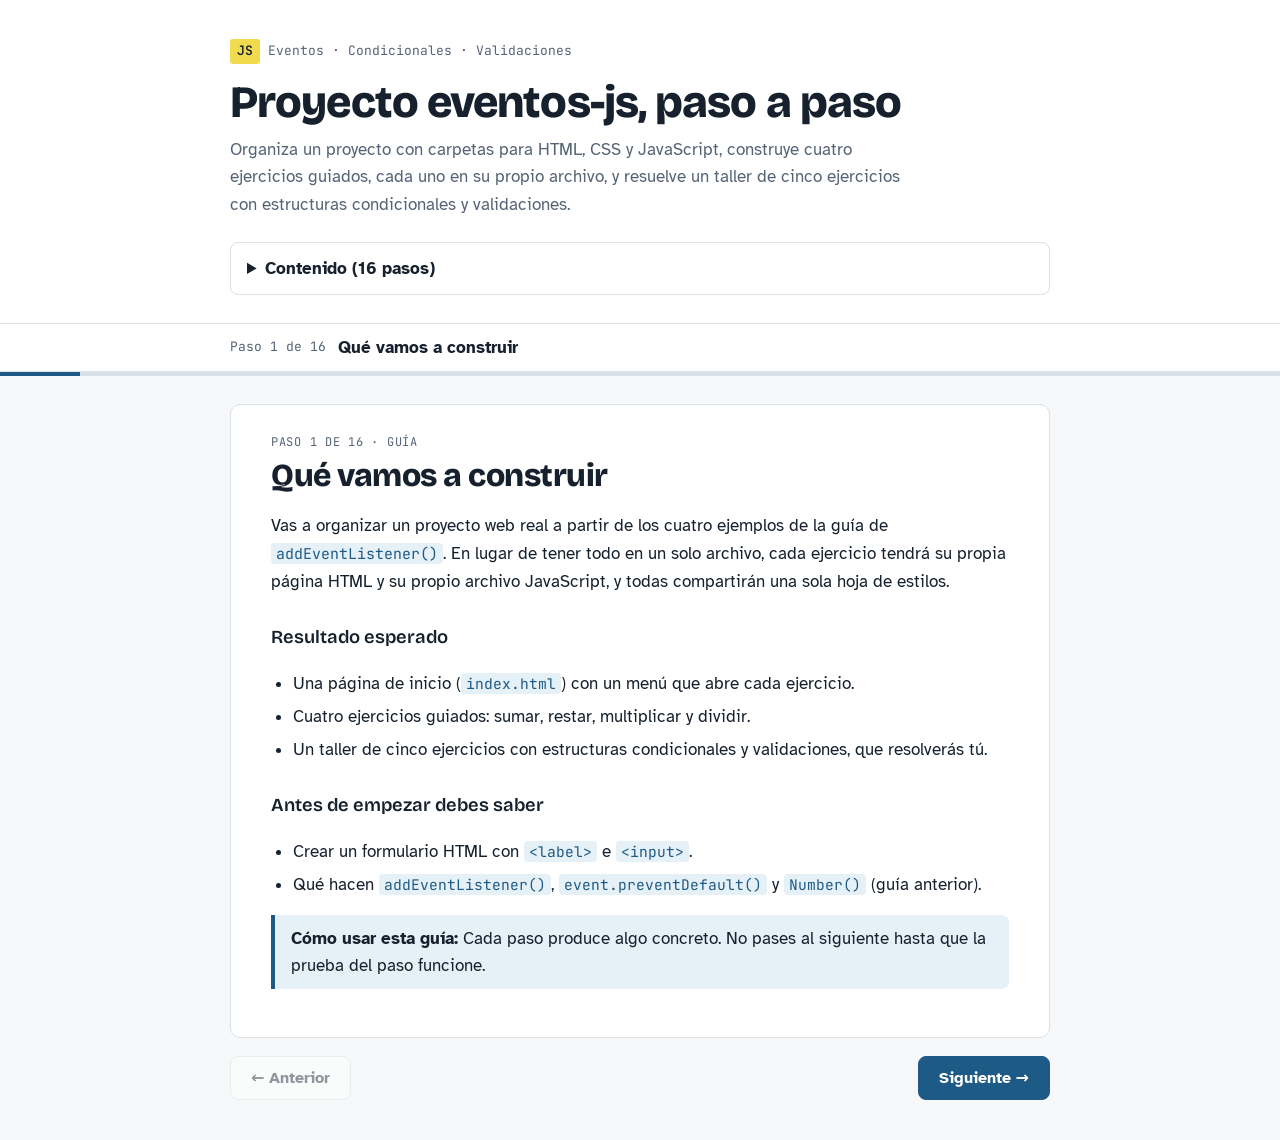
==== index.html @ c80b4b0d "first commit" ====
<!doctype html><html><head><meta charset=utf8><meta name=viewport content="width=device-width,initial-scale=1,viewport-fit=cover"><style>:root{color-scheme:light;box-sizing:border-box;padding-top:env(safe-area-inset-top,0px);padding-bottom:env(safe-area-inset-bottom,0px)}html{scroll-padding-top:env(safe-area-inset-top,0px)}body{margin:0;padding:0;font:14px -apple-system,BlinkMacSystemFont,sans-serif;background:#fff;color:#000}img{max-width:100%}[hidden]:not([hidden=until-found i]){display:none!important}</style></head><body>
<title>Proyecto Eventos JS</title>
<meta name="claude:viewport-fit-sides" content="cover">
<link rel="preconnect" href="https://fonts.googleapis.com">
<link rel="preconnect" href="https://fonts.gstatic.com" crossorigin>
<link rel="stylesheet" href="https://fonts.googleapis.com/css2?family=Atkinson+Hyperlegible:ital,wght@0,400;0,700;1,400&family=Bricolage+Grotesque:opsz,wght@12..96,600;12..96,800&family=JetBrains+Mono:wght@400;600&display=swap">
<link rel="stylesheet" href="css/style.css">

<header class="cabecera gutter">
  <div class="ancho">
    <span class="marca"><b>JS</b> Eventos · Condicionales · Validaciones</span>
    <h1>Proyecto eventos-js, paso a paso</h1>
    <p>Organiza un proyecto con carpetas para HTML, CSS y JavaScript, construye cuatro ejercicios guiados, cada uno en su propio archivo, y resuelve un taller de cinco ejercicios con estructuras condicionales y validaciones.</p>
    <details class="indice">
      <summary>Contenido (16 pasos)</summary>
      <ol><li><button type="button" data-ir="0"><span class="num">1</span>Qué vamos a construir</button></li><li><button type="button" data-ir="1"><span class="num">2</span>Preparar el entorno</button></li><li><button type="button" data-ir="2"><span class="num">3</span>Crear la estructura de carpetas</button></li><li><button type="button" data-ir="3"><span class="num">4</span>La hoja de estilos compartida</button></li><li><button type="button" data-ir="4"><span class="num">5</span>La página de inicio</button></li><li><button type="button" data-ir="5"><span class="num">6</span>Ejercicio 1: la primera página con su script</button></li><li><button type="button" data-ir="6"><span class="num">7</span>Ejercicios 2, 3 y 4</button></li><li><button type="button" data-ir="7"><span class="num">8</span>Probar y corregir errores</button></li><li><button type="button" data-ir="8"><span class="num">9</span>Herramientas para el taller</button></li><li><button type="button" data-ir="9"><span class="num">10</span>Plantilla base del taller</button></li><li><button type="button" data-ir="10"><span class="num">11</span>Taller 1: Par o impar</button></li><li><button type="button" data-ir="11"><span class="num">12</span>Taller 2: Clasificar una nota</button></li><li><button type="button" data-ir="12"><span class="num">13</span>Taller 3: El mayor de tres números</button></li><li><button type="button" data-ir="13"><span class="num">14</span>Taller 4: Formulario de registro</button></li><li><button type="button" data-ir="14"><span class="num">15</span>Taller 5: Calculadora con selector</button></li><li><button type="button" data-ir="15"><span class="num">16</span>Lista de verificación</button></li></ol>
    </details>
  </div>
</header>

<div class="barra gutter" aria-live="polite">
  <div class="ancho barra-fila">
    <span class="contador" id="contador">Paso 1 de 16</span>
    <span class="actual" id="actual"></span>
  </div>
</div>
<div class="progreso"><span id="progreso"></span></div>

<main class="gutter">
  <div class="ancho">
    <section class="paso guia" id="paso-1" data-titulo="Qué vamos a construir"><p class="eyebrow">Paso 1 de 16 · Guía</p><h2>Qué vamos a construir</h2>
<p class="lead">Vas a organizar un proyecto web real a partir de los cuatro ejemplos de la guía de <code>addEventListener()</code>. En lugar de tener todo en un solo archivo, cada ejercicio tendrá su propia página HTML y su propio archivo JavaScript, y todas compartirán una sola hoja de estilos.</p>
<h3>Resultado esperado</h3>
<ul>
<li>Una página de inicio (<code>index.html</code>) con un menú que abre cada ejercicio.</li>
<li>Cuatro ejercicios guiados: sumar, restar, multiplicar y dividir.</li>
<li>Un taller de cinco ejercicios con estructuras condicionales y validaciones, que resolverás tú.</li>
</ul>
<h3>Antes de empezar debes saber</h3>
<ul>
<li>Crear un formulario HTML con <code>&lt;label&gt;</code> e <code>&lt;input&gt;</code>.</li>
<li>Qué hacen <code>addEventListener()</code>, <code>event.preventDefault()</code> y <code>Number()</code> (guía anterior).</li>
</ul>
<div class="nota info"><p><strong>Cómo usar esta guía:</strong> Cada paso produce algo concreto. No pases al siguiente hasta que la prueba del paso funcione.</p></div>
</section>
<section class="paso guia" id="paso-2" data-titulo="Preparar el entorno"><p class="eyebrow">Paso 2 de 16 · Guía</p><h2>Preparar el entorno</h2>
<p>Necesitas tres herramientas. Todas son gratuitas.</p>
<div class="tabla"><table><thead><tr><th>Herramienta</th><th>Para qué sirve</th></tr></thead><tbody><tr><td><strong>Visual Studio Code</strong></td><td>Editor donde crearás carpetas y archivos.</td></tr><tr><td><strong>Extensión Live Server</strong> (opcional)</td><td>Abre el proyecto en el navegador y lo recarga al guardar.</td></tr><tr><td><strong>Navegador</strong> (Chrome, Edge o Firefox)</td><td>Para ver las páginas y usar la consola con <kbd>F12</kbd>.</td></tr></tbody></table></div>
<h3>Crear la carpeta del proyecto</h3>
<ol class="pasos-cortos">
<li>En Documentos (o donde guardes tus trabajos) crea una carpeta llamada <code>eventos-js</code>.</li>
<li>Abre Visual Studio Code y elige <strong>Archivo → Abrir carpeta…</strong></li>
<li>Selecciona <code>eventos-js</code>. Su nombre aparecerá en el panel <strong>Explorador</strong>, a la izquierda.</li>
</ol>
<div class="nota alerta"><p><strong>Importante:</strong> Abre siempre la carpeta completa, no un archivo suelto. Así VS Code muestra todo el proyecto y Live Server encuentra las rutas.</p></div>
<div class="probar"><span class="etq">Cómo probarlo</span><p>El panel Explorador muestra <code>EVENTOS-JS</code> y está vacío.</p></div>
</section>
<section class="paso guia" id="paso-3" data-titulo="Crear la estructura de carpetas"><p class="eyebrow">Paso 3 de 16 · Guía</p><h2>Crear la estructura de carpetas</h2>
<p>Este es el proyecto completo. Cada tipo de archivo vive en su propia carpeta:</p>
<pre class="arbol">eventos-js/
├── index.html
├── css/
│   └── style.css
├── js/
│   ├── ejercicio1.js
│   ├── ejercicio2.js
│   ├── ejercicio3.js
│   ├── ejercicio4.js
│   ├── taller1.js
│   ├── taller2.js
│   ├── taller3.js
│   ├── taller4.js
│   └── taller5.js
├── ejercicios/
│   ├── ejercicio1.html
│   ├── ejercicio2.html
│   ├── ejercicio3.html
│   └── ejercicio4.html
└── taller/
    ├── taller1.html
    ├── taller2.html
    ├── taller3.html
    ├── taller4.html
    └── taller5.html</pre>
<div class="tabla"><table><thead><tr><th>Carpeta o archivo</th><th>Contenido</th></tr></thead><tbody><tr><td><code>index.html</code></td><td>Página de inicio con el menú. Está en la raíz del proyecto.</td></tr><tr><td><code>css/</code></td><td>La hoja de estilos que comparten todas las páginas.</td></tr><tr><td><code>js/</code></td><td>Un archivo JavaScript por ejercicio.</td></tr><tr><td><code>ejercicios/</code></td><td>Las páginas HTML de los cuatro ejercicios guiados.</td></tr><tr><td><code>taller/</code></td><td>Las páginas HTML de los cinco ejercicios del taller.</td></tr></tbody></table></div>
<h3>¿Por qué separar?</h3>
<ul>
<li><strong>HTML</strong> define la estructura, <strong>CSS</strong> la presentación y <strong>JavaScript</strong> el comportamiento. Separados son más fáciles de leer y de corregir.</li>
<li><strong>Un archivo por ejercicio:</strong> cuando todo estaba en un solo <code>&lt;script&gt;</code>, un error en el ejemplo 1 detenía también los ejemplos 2, 3 y 4. Ahora un error solo afecta a su propia página.</li>
<li>Las variables de un archivo no chocan con las de otro, porque cada página carga solo su script.</li>
</ul>
<h3>Cómo crearla en VS Code</h3>
<ol class="pasos-cortos">
<li>En el Explorador, pasa el mouse sobre <code>EVENTOS-JS</code> y usa el ícono <strong>Nueva carpeta</strong> para crear <code>css</code>, <code>js</code>, <code>ejercicios</code> y <code>taller</code>.</li>
<li>Con el ícono <strong>Nuevo archivo</strong> crea <code>index.html</code> en la raíz.</li>
<li>Para crear un archivo dentro de una carpeta, haz clic en la carpeta y luego en <strong>Nuevo archivo</strong>. También puedes escribir la ruta completa, por ejemplo <code>css/style.css</code>.</li>
</ol>
<div class="nota alerta"><p><strong>Reglas para los nombres:</strong> Usa minúsculas, sin espacios, sin tildes y sin ñ: <code>ejercicio1.html</code>, no <code>Ejercicio 1.html</code>. Un nombre distinto en una sola letra rompe la ruta.</p></div>
<details class="opcional"><summary>Opcional: crearla desde la terminal (Git Bash, macOS o Linux)</summary>
<figure class="codigo"><figcaption><span class="ruta sin">fragmento</span><button type="button" class="copiar">Copiar</button></figcaption><pre><code>mkdir css js ejercicios taller
touch index.html css/style.css
touch js/ejercicio1.js js/ejercicio2.js js/ejercicio3.js js/ejercicio4.js
touch ejercicios/ejercicio1.html ejercicios/ejercicio2.html ejercicios/ejercicio3.html ejercicios/ejercicio4.html</code></pre></figure>
<p>Ejecuta estos comandos dentro de la carpeta <code>eventos-js</code>. <code>touch</code> no existe en CMD ni en PowerShell de Windows; allí crea los archivos desde VS Code. Los archivos del taller los crearás en el paso 10.</p>
</details>
<div class="probar"><span class="etq">Cómo probarlo</span><p>Compara tu Explorador con el árbol de arriba. Por ahora deben existir las carpetas, <code>index.html</code>, <code>css/style.css</code> y los archivos de los ejercicios 1 a 4.</p></div>
</section>
<section class="paso guia" id="paso-4" data-titulo="La hoja de estilos compartida"><p class="eyebrow">Paso 4 de 16 · Guía</p><h2>La hoja de estilos compartida</h2>
<p>Escribe los estilos una sola vez. Todas las páginas los usarán enlazando este archivo.</p>
<figure class="codigo"><figcaption><span class="ruta">css/style.css</span><button type="button" class="copiar">Copiar</button></figcaption><pre><code>/* Estilos compartidos por todas las páginas del proyecto */
* {
    box-sizing: border-box;
}

body {
    margin: 0;
    font-family: Arial, Helvetica, sans-serif;
    background-color: #f4f6f8;
    color: #1f2933;
    line-height: 1.5;
}

/* Encabezado */
header {
    background-color: #1e3a5f;
    color: #ffffff;
    padding: 24px 16px;
}

header h1 {
    margin: 8px 0;
}

header a {
    color: #ffd166;
}

/* Contenido principal centrado */
main {
    max-width: 560px;
    margin: 24px auto;
    padding: 0 16px;
}

/* Formularios */
form {
    background-color: #ffffff;
    padding: 20px;
    border: 1px solid #d5dbe1;
    border-radius: 8px;
}

label {
    display: block;
    margin-top: 12px;
    font-weight: bold;
}

input,
select {
    width: 100%;
    padding: 8px;
    margin-top: 4px;
    font-size: 16px;
    border: 1px solid #9aa5b1;
    border-radius: 4px;
}

.botones {
    display: flex;
    gap: 8px;
    margin-top: 16px;
}

.botones input {
    width: auto;
    padding: 8px 16px;
    cursor: pointer;
}

input[type="submit"] {
    background-color: #1e3a5f;
    color: #ffffff;
    border: none;
}

/* Menú de la página de inicio */
.menu li {
    margin-bottom: 8px;
}

/* Mensajes del taller */
.mensaje {
    margin-top: 16px;
    padding: 12px;
    border-radius: 4px;
}

.mensaje:empty {
    display: none;
}

.exito {
    background-color: #e3f6e8;
    color: #1b5e20;
}

.error {
    background-color: #fdecea;
    color: #8a1c1c;
}</code></pre></figure>
<h3>Qué hace cada parte</h3>
<ul>
<li><code>box-sizing: border-box</code> hace que el ancho de un elemento incluya su relleno y su borde. Así los inputs con <code>width: 100%</code> no se salen del formulario.</li>
<li><code>main</code> limita el ancho del contenido a 560&nbsp;px y lo centra con <code>margin: 24px auto</code>.</li>
<li><code>.botones input</code> anula el ancho del 100&nbsp;% solo para los botones.</li>
<li>Las clases <code>.mensaje</code>, <code>.exito</code> y <code>.error</code> se usarán en el taller. <code>.mensaje:empty</code> oculta el párrafo mientras no tenga texto.</li>
</ul>
<div class="probar"><span class="etq">Cómo probarlo</span><p>Todavía no se ve nada. Comprobarás este archivo en el paso 5, cuando una página lo enlace.</p></div>
</section>
<section class="paso guia" id="paso-5" data-titulo="La página de inicio"><p class="eyebrow">Paso 5 de 16 · Guía</p><h2>La página de inicio</h2>
<p>La página de inicio es el menú del proyecto. Desde ella se abren los nueve ejercicios.</p>
<figure class="codigo"><figcaption><span class="ruta">index.html</span><button type="button" class="copiar">Copiar</button></figcaption><pre><code>&lt;!DOCTYPE html&gt;
&lt;html lang="es"&gt;
&lt;head&gt;
    &lt;meta charset="UTF-8"&gt;
    &lt;meta name="viewport" content="width=device-width, initial-scale=1.0"&gt;
    &lt;title&gt;Eventos en JavaScript&lt;/title&gt;
    &lt;link rel="stylesheet" href="css/style.css"&gt;
&lt;/head&gt;
&lt;body&gt;
    &lt;header&gt;
        &lt;h1&gt;Eventos en JavaScript&lt;/h1&gt;
        &lt;p&gt;Ejercicios con addEventListener(), condicionales y validaciones.&lt;/p&gt;
    &lt;/header&gt;

    &lt;main&gt;
        &lt;h2&gt;Ejercicios guiados&lt;/h2&gt;
        &lt;ul class="menu"&gt;
            &lt;li&gt;&lt;a href="ejercicios/ejercicio1.html"&gt;Ejercicio 1: Sumar (click, función anónima)&lt;/a&gt;&lt;/li&gt;
            &lt;li&gt;&lt;a href="ejercicios/ejercicio2.html"&gt;Ejercicio 2: Restar (click, función con nombre)&lt;/a&gt;&lt;/li&gt;
            &lt;li&gt;&lt;a href="ejercicios/ejercicio3.html"&gt;Ejercicio 3: Multiplicar (submit, función anónima)&lt;/a&gt;&lt;/li&gt;
            &lt;li&gt;&lt;a href="ejercicios/ejercicio4.html"&gt;Ejercicio 4: Dividir (submit, función con nombre)&lt;/a&gt;&lt;/li&gt;
        &lt;/ul&gt;

        &lt;h2&gt;Taller&lt;/h2&gt;
        &lt;ul class="menu"&gt;
            &lt;li&gt;&lt;a href="taller/taller1.html"&gt;Taller 1: Par o impar&lt;/a&gt;&lt;/li&gt;
            &lt;li&gt;&lt;a href="taller/taller2.html"&gt;Taller 2: Clasificar una nota&lt;/a&gt;&lt;/li&gt;
            &lt;li&gt;&lt;a href="taller/taller3.html"&gt;Taller 3: El mayor de tres números&lt;/a&gt;&lt;/li&gt;
            &lt;li&gt;&lt;a href="taller/taller4.html"&gt;Taller 4: Formulario de registro&lt;/a&gt;&lt;/li&gt;
            &lt;li&gt;&lt;a href="taller/taller5.html"&gt;Taller 5: Calculadora con selector&lt;/a&gt;&lt;/li&gt;
        &lt;/ul&gt;
    &lt;/main&gt;
&lt;/body&gt;
&lt;/html&gt;</code></pre></figure>
<h3>Rutas relativas desde la raíz</h3>
<p><code>index.html</code> está en la raíz del proyecto, al mismo nivel que las carpetas. Por eso escribe la ruta entrando directamente en la carpeta:</p>
<ul>
<li><code>href="css/style.css"</code>: entra a <code>css</code> y abre <code>style.css</code>.</li>
<li><code>href="ejercicios/ejercicio1.html"</code>: entra a <code>ejercicios</code> y abre la página.</li>
</ul>
<div class="probar"><span class="etq">Cómo probarlo</span><p>Clic derecho sobre <code>index.html</code> → <strong>Open with Live Server</strong> (o doble clic en el archivo desde la carpeta). Debes ver el encabezado azul oscuro y el texto con la fuente Arial. Si la página se ve en Times New Roman y sin colores, la ruta del CSS está mal escrita.</p></div>
<div class="nota info"><p>Los enlaces del taller mostrarán un error «no encontrado» hasta que crees esos archivos en el paso 10. Es normal.</p></div>
</section>
<section class="paso guia" id="paso-6" data-titulo="Ejercicio 1: la primera página con su script"><p class="eyebrow">Paso 6 de 16 · Guía</p><h2>Ejercicio 1: la primera página con su script</h2>
<p>Este ejercicio es el modelo que repetirás en todos los demás: una página HTML en <code>ejercicios/</code> y su script en <code>js/</code>.</p>
<figure class="codigo"><figcaption><span class="ruta">ejercicios/ejercicio1.html</span><button type="button" class="copiar">Copiar</button></figcaption><pre><code>&lt;!DOCTYPE html&gt;
&lt;html lang="es"&gt;
&lt;head&gt;
    &lt;meta charset="UTF-8"&gt;
    &lt;meta name="viewport" content="width=device-width, initial-scale=1.0"&gt;
    &lt;title&gt;Ejercicio 1: Sumar dos números&lt;/title&gt;
    &lt;link rel="stylesheet" href="../css/style.css"&gt;
&lt;/head&gt;
&lt;body&gt;
    &lt;header&gt;
        &lt;a href="../index.html"&gt;&amp;larr; Volver al inicio&lt;/a&gt;
        &lt;h1&gt;Ejercicio 1: Sumar dos números&lt;/h1&gt;
        &lt;p&gt;Evento click del botón con una función anónima.&lt;/p&gt;
    &lt;/header&gt;

    &lt;main&gt;
        &lt;form action=""&gt;
            &lt;label for="n1"&gt;Número 1:&lt;/label&gt;
            &lt;input type="number" id="n1" step="any" required&gt;

            &lt;label for="n2"&gt;Número 2:&lt;/label&gt;
            &lt;input type="number" id="n2" step="any" required&gt;

            &lt;div class="botones"&gt;
                &lt;input type="submit" value="Aceptar" id="botonSumar"&gt;
                &lt;input type="reset" value="Cancelar"&gt;
            &lt;/div&gt;
        &lt;/form&gt;
    &lt;/main&gt;

    &lt;script src="../js/ejercicio1.js"&gt;&lt;/script&gt;
&lt;/body&gt;
&lt;/html&gt;</code></pre></figure>
<figure class="codigo protegido"><figcaption><span class="ruta">js/ejercicio1.js</span><span class="sin-copia">Escríbelo tú</span></figcaption><pre><code>// EJERCICIO 1: función anónima con el evento click.

// Seleccionamos el botón por su id y registramos la función
// que se ejecutará cuando el usuario haga clic.
document.getElementById("botonSumar").addEventListener("click", function (event) {

    // Evitamos que el formulario se envíe y recargue la página.
    event.preventDefault();

    // Obtenemos los valores escritos en los campos (llegan como texto).
    let valor1 = document.getElementById("n1").value;
    let valor2 = document.getElementById("n2").value;

    // Al escuchar el clic, required no valida: revisamos los vacíos con if.
    if (valor1 === "" || valor2 === "") {
        alert("Escribe los dos números.");
        return;
    }

    // Convertimos el texto a número y mostramos la suma.
    let n1 = Number(valor1);
    let n2 = Number(valor2);

    alert(`Suma: ${n1 + n2}`);
});</code></pre></figure>
<h3>Rutas con <code>../</code></h3>
<p><code>ejercicio1.html</code> está <strong>dentro</strong> de la carpeta <code>ejercicios</code>. Para llegar a <code>css</code> o a <code>js</code> primero hay que salir de ella. <code>../</code> significa «sube una carpeta».</p>
<div class="tabla"><table><thead><tr><th>Ruta en ejercicio1.html</th><th>Recorrido</th></tr></thead><tbody><tr><td><code>../css/style.css</code></td><td>Sale de <code>ejercicios</code> → entra a <code>css</code> → <code>style.css</code></td></tr><tr><td><code>../js/ejercicio1.js</code></td><td>Sale de <code>ejercicios</code> → entra a <code>js</code> → <code>ejercicio1.js</code></td></tr><tr><td><code>../index.html</code></td><td>Sale de <code>ejercicios</code> → <code>index.html</code> en la raíz</td></tr></tbody></table></div>
<h3>¿Por qué el script va al final del <code>&lt;body&gt;</code>?</h3>
<p>El navegador lee el HTML de arriba hacia abajo. Si el script se carga antes del formulario, <code>getElementById("botonSumar")</code> devuelve <code>null</code> porque el botón todavía no existe, y aparece el error <code>Cannot read properties of null</code>. Al final del <code>&lt;body&gt;</code>, todos los elementos ya están creados.</p>
<div class="probar"><span class="etq">Cómo probarlo</span><p>Abre el inicio y entra al Ejercicio 1. Escribe 8 y 4: debe aparecer «Suma: 12». Deja un campo vacío: debe aparecer «Escribe los dos números.». Usa el enlace «Volver al inicio» para regresar.</p></div>
</section>
<section class="paso guia" id="paso-7" data-titulo="Ejercicios 2, 3 y 4"><p class="eyebrow">Paso 7 de 16 · Guía</p><h2>Ejercicios 2, 3 y 4</h2>
<p>Las tres páginas siguen el mismo modelo del ejercicio 1. Puedes copiar <code>ejercicio1.html</code> y cambiar solo lo que indica la tabla, o copiar los archivos completos que están abajo.</p>
<div class="tabla"><table><thead><tr><th>Ejercicio</th><th>Título y &lt;h1&gt;</th><th>ids de los campos</th><th>id en</th><th>Script</th></tr></thead><tbody><tr><td>2</td><td>Restar dos números</td><td><code>num1</code>, <code>num2</code></td><td>botón: <code>botonRestar</code></td><td><code>../js/ejercicio2.js</code></td></tr><tr><td>3</td><td>Multiplicar dos números</td><td><code>numero1</code>, <code>numero2</code></td><td>formulario: <code>formulario</code></td><td><code>../js/ejercicio3.js</code></td></tr><tr><td>4</td><td>Dividir dos números</td><td><code>numero11</code>, <code>numero21</code></td><td>formulario: <code>formularioDividir</code></td><td><code>../js/ejercicio4.js</code></td></tr></tbody></table></div>
<div class="nota info"><p><strong>Fíjate:</strong> En los ejercicios 3 y 4 el <code>id</code> pasa del botón al <code>&lt;form&gt;</code>, porque se escucha el evento <code>submit</code> del formulario.</p></div>
<div class="pestanas" role="tablist" aria-label="Ejercicios">
<button type="button" role="tab" aria-selected="true" data-tab="e2">Ejercicio 2</button>
<button type="button" role="tab" aria-selected="false" data-tab="e3">Ejercicio 3</button>
<button type="button" role="tab" aria-selected="false" data-tab="e4">Ejercicio 4</button>
</div>
<div class="panel" data-panel="e2">
<h3>Ejercicio 2: Restar (click, función con nombre)</h3>
<figure class="codigo"><figcaption><span class="ruta">ejercicios/ejercicio2.html</span><button type="button" class="copiar">Copiar</button></figcaption><pre><code>&lt;!DOCTYPE html&gt;
&lt;html lang="es"&gt;
&lt;head&gt;
    &lt;meta charset="UTF-8"&gt;
    &lt;meta name="viewport" content="width=device-width, initial-scale=1.0"&gt;
    &lt;title&gt;Ejercicio 2: Restar dos números&lt;/title&gt;
    &lt;link rel="stylesheet" href="../css/style.css"&gt;
&lt;/head&gt;
&lt;body&gt;
    &lt;header&gt;
        &lt;a href="../index.html"&gt;&amp;larr; Volver al inicio&lt;/a&gt;
        &lt;h1&gt;Ejercicio 2: Restar dos números&lt;/h1&gt;
        &lt;p&gt;Evento click del botón con una función con nombre.&lt;/p&gt;
    &lt;/header&gt;

    &lt;main&gt;
        &lt;form action=""&gt;
            &lt;label for="num1"&gt;Número 1:&lt;/label&gt;
            &lt;input type="number" id="num1" step="any" required&gt;

            &lt;label for="num2"&gt;Número 2:&lt;/label&gt;
            &lt;input type="number" id="num2" step="any" required&gt;

            &lt;div class="botones"&gt;
                &lt;input type="submit" value="Aceptar" id="botonRestar"&gt;
                &lt;input type="reset" value="Cancelar"&gt;
            &lt;/div&gt;
        &lt;/form&gt;
    &lt;/main&gt;

    &lt;script src="../js/ejercicio2.js"&gt;&lt;/script&gt;
&lt;/body&gt;
&lt;/html&gt;</code></pre></figure>
<figure class="codigo protegido"><figcaption><span class="ruta">js/ejercicio2.js</span><span class="sin-copia">Escríbelo tú</span></figcaption><pre><code>// EJERCICIO 2: función con nombre con el evento click.

// Seleccionamos el botón que activará la operación.
let botonRestar = document.getElementById("botonRestar");

// Registramos la función resta SIN paréntesis:
// así se ejecuta cuando ocurra el clic y no al cargar la página.
botonRestar.addEventListener("click", resta);

function resta(event) {

    // Evitamos el envío predeterminado del formulario.
    event.preventDefault();

    let valor1 = document.getElementById("num1").value;
    let valor2 = document.getElementById("num2").value;

    // Revisamos que ningún campo esté vacío.
    if (valor1 === "" || valor2 === "") {
        alert("Escribe los dos números.");
        return;
    }

    let resultado = Number(valor1) - Number(valor2);
    alert(`Resta: ${resultado}`);
}</code></pre></figure>
<div class="probar"><span class="etq">Cómo probarlo</span><p>10 y 3 → «Resta: 7». Un campo vacío → «Escribe los dos números.».</p></div>
</div>
<div class="panel" data-panel="e3">
<h3>Ejercicio 3: Multiplicar (submit, función anónima)</h3>
<figure class="codigo"><figcaption><span class="ruta">ejercicios/ejercicio3.html</span><button type="button" class="copiar">Copiar</button></figcaption><pre><code>&lt;!DOCTYPE html&gt;
&lt;html lang="es"&gt;
&lt;head&gt;
    &lt;meta charset="UTF-8"&gt;
    &lt;meta name="viewport" content="width=device-width, initial-scale=1.0"&gt;
    &lt;title&gt;Ejercicio 3: Multiplicar dos números&lt;/title&gt;
    &lt;link rel="stylesheet" href="../css/style.css"&gt;
&lt;/head&gt;
&lt;body&gt;
    &lt;header&gt;
        &lt;a href="../index.html"&gt;&amp;larr; Volver al inicio&lt;/a&gt;
        &lt;h1&gt;Ejercicio 3: Multiplicar dos números&lt;/h1&gt;
        &lt;p&gt;Evento submit del formulario con una función anónima.&lt;/p&gt;
    &lt;/header&gt;

    &lt;main&gt;
        &lt;form action="" id="formulario"&gt;
            &lt;label for="numero1"&gt;Número 1:&lt;/label&gt;
            &lt;input type="number" id="numero1" step="any" required&gt;

            &lt;label for="numero2"&gt;Número 2:&lt;/label&gt;
            &lt;input type="number" id="numero2" step="any" required&gt;

            &lt;div class="botones"&gt;
                &lt;input type="submit" value="Aceptar"&gt;
                &lt;input type="reset" value="Cancelar"&gt;
            &lt;/div&gt;
        &lt;/form&gt;
    &lt;/main&gt;

    &lt;script src="../js/ejercicio3.js"&gt;&lt;/script&gt;
&lt;/body&gt;
&lt;/html&gt;</code></pre></figure>
<figure class="codigo protegido"><figcaption><span class="ruta">js/ejercicio3.js</span><span class="sin-copia">Escríbelo tú</span></figcaption><pre><code>// EJERCICIO 3: función anónima con el evento submit.

// Ahora escuchamos el formulario completo, no el botón.
document.getElementById("formulario").addEventListener("submit", function (event) {

    // Impedimos que el formulario recargue la página.
    event.preventDefault();

    // El navegador ya revisó required: aquí los campos tienen valor.
    let numero1 = Number(document.getElementById("numero1").value);
    let numero2 = Number(document.getElementById("numero2").value);

    alert(`Multiplicación: ${numero1 * numero2}`);
});</code></pre></figure>
<div class="probar"><span class="etq">Cómo probarlo</span><p>6 y 7 → «Multiplicación: 42». Un campo vacío → el aviso lo muestra el navegador, porque <code>submit</code> respeta <code>required</code>.</p></div>
</div>
<div class="panel" data-panel="e4">
<h3>Ejercicio 4: Dividir (submit, función con nombre)</h3>
<figure class="codigo"><figcaption><span class="ruta">ejercicios/ejercicio4.html</span><button type="button" class="copiar">Copiar</button></figcaption><pre><code>&lt;!DOCTYPE html&gt;
&lt;html lang="es"&gt;
&lt;head&gt;
    &lt;meta charset="UTF-8"&gt;
    &lt;meta name="viewport" content="width=device-width, initial-scale=1.0"&gt;
    &lt;title&gt;Ejercicio 4: Dividir dos números&lt;/title&gt;
    &lt;link rel="stylesheet" href="../css/style.css"&gt;
&lt;/head&gt;
&lt;body&gt;
    &lt;header&gt;
        &lt;a href="../index.html"&gt;&amp;larr; Volver al inicio&lt;/a&gt;
        &lt;h1&gt;Ejercicio 4: Dividir dos números&lt;/h1&gt;
        &lt;p&gt;Evento submit del formulario con una función con nombre.&lt;/p&gt;
    &lt;/header&gt;

    &lt;main&gt;
        &lt;form action="" id="formularioDividir"&gt;
            &lt;label for="numero11"&gt;Número 1:&lt;/label&gt;
            &lt;input type="number" id="numero11" step="any" required&gt;

            &lt;label for="numero21"&gt;Número 2:&lt;/label&gt;
            &lt;input type="number" id="numero21" step="any" required&gt;

            &lt;div class="botones"&gt;
                &lt;input type="submit" value="Aceptar"&gt;
                &lt;input type="reset" value="Cancelar"&gt;
            &lt;/div&gt;
        &lt;/form&gt;
    &lt;/main&gt;

    &lt;script src="../js/ejercicio4.js"&gt;&lt;/script&gt;
&lt;/body&gt;
&lt;/html&gt;</code></pre></figure>
<figure class="codigo protegido"><figcaption><span class="ruta">js/ejercicio4.js</span><span class="sin-copia">Escríbelo tú</span></figcaption><pre><code>// EJERCICIO 4: función con nombre con el evento submit.

let formularioDividir = document.getElementById("formularioDividir");

// Asociamos la función dividir al envío del formulario.
formularioDividir.addEventListener("submit", dividir);

function dividir(event) {

    event.preventDefault();

    let numero1 = Number(document.getElementById("numero11").value);
    let numero2 = Number(document.getElementById("numero21").value);

    // required no puede saber si el divisor es cero: lo revisamos con if.
    if (numero2 === 0) {
        alert("No es posible dividir entre cero.");
        return;
    }

    alert(`División: ${numero1 / numero2}`);
}</code></pre></figure>
<div class="probar"><span class="etq">Cómo probarlo</span><p>7 y 2 → «División: 3.5». 5 y 0 → «No es posible dividir entre cero.».</p></div>
</div>
</section>
<section class="paso guia" id="paso-8" data-titulo="Probar y corregir errores"><p class="eyebrow">Paso 8 de 16 · Guía</p><h2>Probar y corregir errores</h2>
<p>Cuando algo no funciona, el navegador casi siempre dice por qué. Hay que saber dónde mirar.</p>
<h3>Abrir la consola</h3>
<ol class="pasos-cortos">
<li>Con la página abierta presiona <kbd>F12</kbd> (o clic derecho → <strong>Inspeccionar</strong>).</li>
<li>Elige la pestaña <strong>Consola</strong> (Console). Los errores aparecen en rojo con el nombre del archivo y el número de línea.</li>
<li>Haz clic en el nombre del archivo para ver la línea exacta del problema.</li>
</ol>
<div class="tabla"><table><thead><tr><th>Lo que ves</th><th>Causa probable</th><th>Cómo corregirlo</th></tr></thead><tbody><tr><td>La página no tiene estilos</td><td>La ruta del CSS está mal</td><td>Desde <code>ejercicios/</code> o <code>taller/</code> usa <code>../css/style.css</code></td></tr><tr><td><code>404 (Not Found)</code> en la consola</td><td>Ruta o nombre de archivo distinto</td><td>Revisa mayúsculas, tildes y espacios en el nombre</td></tr><tr><td>No pasa nada al hacer clic y la consola está vacía</td><td>El script no se cargó</td><td>Revisa la ruta de <code>&lt;script src&gt;</code></td></tr><tr><td><code>Cannot read properties of null</code></td><td>El id no coincide o el script está antes del formulario</td><td>Compara el id del HTML con el de <code>getElementById</code>; pon el script al final del <code>&lt;body&gt;</code></td></tr><tr><td><code>... is not defined</code></td><td>Nombre de variable o función mal escrito</td><td>JavaScript distingue mayúsculas: <code>resta</code> ≠ <code>Resta</code></td></tr><tr><td>La página se recarga y se borra todo</td><td>Falta <code>event.preventDefault()</code></td><td>Agrégalo en la primera línea de la función y recibe <code>event</code></td></tr><tr><td>El resultado sale pegado, como 84</td><td>No se convirtió el texto a número</td><td>Usa <code>Number()</code></td></tr></tbody></table></div>
<div class="nota info"><p><strong>Truco:</strong> Puedes escribir <code>console.log(valor1);</code> dentro de la función para ver en la consola qué valor llega de un campo. Bórralo cuando termines.</p></div>
<div class="probar"><span class="etq">Cómo probarlo</span><p>Abre los cuatro ejercicios desde el inicio con la consola abierta. No debe aparecer ningún mensaje rojo.</p></div>
</section>
<section class="paso guia" id="paso-9" data-titulo="Herramientas para el taller"><p class="eyebrow">Paso 9 de 16 · Guía</p><h2>Herramientas para el taller</h2>
<p>El taller usa algunas instrucciones nuevas. Léelas antes de empezar; cada ejercicio indica cuáles necesita.</p>

<h3>1. Mostrar mensajes en la página en vez de <code>alert()</code></h3>
<figure class="codigo protegido"><figcaption><span class="ruta sin">fragmento</span><span class="sin-copia">Escríbelo tú</span></figcaption><pre><code>let resultado = document.getElementById("resultado");

resultado.textContent = "El número 8 es par.";   // escribe el texto
resultado.className = "mensaje exito";            // verde

resultado.textContent = "Escribe un número.";
resultado.className = "mensaje error";            // rojo</code></pre></figure>
<p><code>textContent</code> cambia el texto de un elemento. <code>className</code> cambia sus clases: <code>exito</code> y <code>error</code> ya están definidas en <code>style.css</code>.</p>

<h3>2. <code>if</code>, <code>else if</code> y <code>else</code></h3>
<figure class="codigo protegido"><figcaption><span class="ruta sin">fragmento</span><span class="sin-copia">Escríbelo tú</span></figcaption><pre><code>if (nota &gt;= 4.5) {
    // se ejecuta si la primera condición es verdadera
} else if (nota &gt;= 3.0) {
    // solo se revisa si la anterior fue falsa
} else {
    // se ejecuta si ninguna condición fue verdadera
}</code></pre></figure>
<p>Las condiciones se revisan en orden y solo se ejecuta el primer bloque verdadero.</p>

<h3>3. Operadores de comparación y lógicos</h3>
<div class="tabla"><table><thead><tr><th>Operador</th><th>Significa</th><th>Ejemplo</th></tr></thead><tbody><tr><td><code>===</code> / <code>!==</code></td><td>igual / distinto (valor y tipo)</td><td><code>clave !== confirmar</code></td></tr><tr><td><code>&gt;</code> <code>&lt;</code> <code>&gt;=</code> <code>&lt;=</code></td><td>mayor, menor, mayor o igual, menor o igual</td><td><code>edad &gt;= 18</code></td></tr><tr><td><code>&amp;&amp;</code></td><td>Y: las dos condiciones deben cumplirse</td><td><code>a &gt;= b &amp;&amp; a &gt;= c</code></td></tr><tr><td><code>||</code></td><td>O: basta con que una se cumpla</td><td><code>nota &lt; 0 || nota &gt; 5</code></td></tr><tr><td><code>!</code></td><td>NO: invierte la condición</td><td><code>!correo.includes("@")</code></td></tr><tr><td><code>%</code></td><td>residuo de una división</td><td><code>10 % 2</code> da <code>0</code>; <code>7 % 2</code> da <code>1</code></td></tr></tbody></table></div>

<h3>4. Validar números y texto</h3>
<figure class="codigo protegido"><figcaption><span class="ruta sin">fragmento</span><span class="sin-copia">Escríbelo tú</span></figcaption><pre><code>Number.isInteger(7);          // true: es entero
Number.isInteger(7.5);        // false

let nombre = document.getElementById("nombre").value.trim();
// trim() quita los espacios del inicio y del final: "  Ana " → "Ana"

nombre.length;                // cantidad de caracteres: 3
"ana@correo.com".includes("@"); // true: el texto contiene "@"</code></pre></figure>

<h3>5. <code>switch</code></h3>
<figure class="codigo protegido"><figcaption><span class="ruta sin">fragmento</span><span class="sin-copia">Escríbelo tú</span></figcaption><pre><code>switch (operacion) {
    case "suma":
        r = a + b;
        break;          // sale del switch
    case "resta":
        r = a - b;
        break;
    default:
        // si no coincidió ningún case
}</code></pre></figure>
<p><code>switch</code> compara una variable con varios valores exactos. Conviene cuando hay muchas opciones fijas, como las de un <code>&lt;select&gt;</code>. Sin <code>break</code>, la ejecución sigue con el siguiente <code>case</code>.</p>

<h3>6. <code>novalidate</code> y <code>return</code></h3>
<ul>
<li>En el taller los formularios llevan <code>novalidate</code>: el navegador <strong>no</strong> revisa los campos y tú haces <strong>todas</strong> las validaciones con <code>if</code>. Así practicas las condicionales.</li>
<li>Después de mostrar un error usa <code>return;</code> para detener la función. Así solo se muestra un mensaje a la vez y no se calcula con datos incorrectos.</li>
</ul>
</section>
<section class="paso guia" id="paso-10" data-titulo="Plantilla base del taller"><p class="eyebrow">Paso 10 de 16 · Guía</p><h2>Plantilla base del taller</h2>
<p>Los cinco ejercicios del taller tienen la misma forma. Empieza creando el Taller 1 con esta plantilla y úsala como base para los demás.</p>
<h3>Crea estos archivos</h3>
<p>En <code>taller/</code>: <code>taller1.html</code> a <code>taller5.html</code>. En <code>js/</code>: <code>taller1.js</code> a <code>taller5.js</code>.</p>
<figure class="codigo"><figcaption><span class="ruta">taller/taller1.html</span><button type="button" class="copiar">Copiar</button></figcaption><pre><code>&lt;!DOCTYPE html&gt;
&lt;html lang="es"&gt;
&lt;head&gt;
    &lt;meta charset="UTF-8"&gt;
    &lt;meta name="viewport" content="width=device-width, initial-scale=1.0"&gt;
    &lt;title&gt;Taller 1: Par o impar&lt;/title&gt;
    &lt;link rel="stylesheet" href="../css/style.css"&gt;
&lt;/head&gt;
&lt;body&gt;
    &lt;header&gt;
        &lt;a href="../index.html"&gt;&amp;larr; Volver al inicio&lt;/a&gt;
        &lt;h1&gt;Taller 1: Par o impar&lt;/h1&gt;
        &lt;p&gt;Escribe un número entero y descubre si es par o impar.&lt;/p&gt;
    &lt;/header&gt;

    &lt;main&gt;
        &lt;form id="formTaller1" novalidate&gt;
            &lt;label for="numero"&gt;Número entero:&lt;/label&gt;
            &lt;input type="number" id="numero" step="any"&gt;

            &lt;div class="botones"&gt;
                &lt;input type="submit" value="Verificar"&gt;
                &lt;input type="reset" value="Limpiar"&gt;
            &lt;/div&gt;
        &lt;/form&gt;

        &lt;!-- Aquí se mostrarán los mensajes de error y el resultado --&gt;
        &lt;p id="resultado" class="mensaje"&gt;&lt;/p&gt;
    &lt;/main&gt;

    &lt;script src="../js/taller1.js"&gt;&lt;/script&gt;
&lt;/body&gt;
&lt;/html&gt;</code></pre></figure>
<figure class="codigo protegido"><figcaption><span class="ruta">js/taller1.js</span><span class="estado">Plantilla: completa los pasos 3, 4 y 5</span><span class="sin-copia">Escríbelo tú</span></figcaption><pre><code>// TALLER 1: Par o impar.

// 1. Seleccionamos el formulario y el párrafo de resultados.
let formulario = document.getElementById("formTaller1");
let resultado = document.getElementById("resultado");

// 2. Escuchamos el envío del formulario.
formulario.addEventListener("submit", function (event) {

    // Evitamos que la página se recargue.
    event.preventDefault();

    // 3. Obtener el valor del campo.
    // Escribe aquí tu código.

    // 4. Validar. Si algo está mal: mostrar el error y usar return.
    // Escribe aquí tu código.

    // 5. Si todo está bien: calcular y mostrar el resultado.
    // Escribe aquí tu código.
});</code></pre></figure>
<h3>Reglas para todo el taller</h3>
<ul class="reglas">
<li>Escucha el evento <code>submit</code> del formulario y usa <code>event.preventDefault()</code>.</li>
<li>El formulario lleva <code>novalidate</code>; todas las validaciones se hacen con <code>if</code>.</li>
<li>No uses <code>alert()</code>. Muestra cada mensaje en <code>&lt;p id="resultado"&gt;</code> con la clase <code>error</code> o <code>exito</code>.</li>
<li>Valida en el orden que indica cada ejercicio y usa <code>return</code> después de cada error.</li>
<li>Comenta tu código para explicar qué hace cada bloque.</li>
</ul>
<h3>Para los talleres 2 a 5</h3>
<p>Copia <code>taller1.html</code> y cambia: <code>&lt;title&gt;</code>, <code>&lt;h1&gt;</code> y descripción; el <code>id</code> del formulario (<code>formTaller2</code>, <code>formTaller3</code>…); los campos del formulario según la tabla de cada ejercicio; y la ruta del script (<code>../js/taller2.js</code>…).</p>
<div class="probar"><span class="etq">Cómo probarlo</span><p>Abre el Taller 1 desde el inicio. Debe verse el formulario con estilos, y la consola no debe mostrar errores aunque el botón todavía no haga nada.</p></div>
</section>
<section class="paso taller" id="paso-11" data-titulo="Taller 1: Par o impar"><p class="eyebrow">Paso 11 de 16 · Taller</p><h2>Taller 1: Par o impar</h2><p class="lead">Lee un número entero y muestra si es par o impar.</p><div class="chips"><span class="chip">if / else</span><span class="chip">%</span><span class="chip">Number.isInteger()</span><span class="chip">textContent</span></div><h3>Formulario</h3><div class="tabla"><table><thead><tr><th>Etiqueta</th><th>Tipo</th><th>id</th></tr></thead><tbody><tr><td>Número entero</td><td><code>number</code></td><td><code>numero</code></td></tr></tbody></table></div><p><strong>Función:</strong> anónima, escrita dentro de <code>addEventListener</code> (como en la plantilla). Formulario: <code>formTaller1</code>.</p><h3>Validaciones, en este orden</h3><ol><li>Si el campo está vacío → <span class="m er">Escribe un número.</span></li><li>Si el número no es entero → <span class="m er">Escribe un número entero.</span></li></ol><h3>Si todo es válido</h3><p>Muestra con la clase <code>exito</code>: «El número 8 es par.» o «El número 7 es impar.»</p><h3>Casos de prueba</h3><p>Tu programa debe dar exactamente estos resultados.</p><div class="tabla"><table><thead><tr><th>Entrada</th><th>Mensaje esperado</th></tr></thead><tbody><tr><td>(vacío)</td><td><span class="m er">Escribe un número.</span></td></tr><tr><td>4.5</td><td><span class="m er">Escribe un número entero.</span></td></tr><tr><td>8</td><td><span class="m ok">El número 8 es par.</span></td></tr><tr><td>-3</td><td><span class="m ok">El número -3 es impar.</span></td></tr><tr><td>0</td><td><span class="m ok">El número 0 es par.</span></td></tr></tbody></table></div><div class="nota info"><p><strong>Pista:</strong> Revisa el vacío con el texto del campo (<code>valor === ""</code>) antes de convertir con <code>Number()</code>. Para saber si es par compara con <code>numero % 2 === 0</code>: en JavaScript <code>-3 % 2</code> da <code>-1</code>, no <code>1</code>.</p></div></section>
<section class="paso taller" id="paso-12" data-titulo="Taller 2: Clasificar una nota"><p class="eyebrow">Paso 12 de 16 · Taller</p><h2>Taller 2: Clasificar una nota</h2><p class="lead">Lee una nota de 0.0 a 5.0 y muestra su desempeño y si aprueba.</p><div class="chips"><span class="chip">if / else if / else</span><span class="chip">||</span><span class="chip">función con nombre</span></div><h3>Formulario</h3><div class="tabla"><table><thead><tr><th>Etiqueta</th><th>Tipo</th><th>id</th></tr></thead><tbody><tr><td>Nota (0.0 a 5.0)</td><td><code>number</code></td><td><code>nota</code></td></tr></tbody></table></div><p><strong>Función:</strong> con nombre: <code>clasificarNota</code>, registrada con <code>addEventListener("submit", clasificarNota)</code>. Formulario: <code>formTaller2</code>.</p><h3>Validaciones, en este orden</h3><ol><li>Si el campo está vacío → <span class="m er">Escribe la nota.</span></li><li>Si la nota es menor que 0 o mayor que 5 → <span class="m er">La nota debe estar entre 0.0 y 5.0.</span></li></ol><h3>Si todo es válido</h3><p>Clasifica la nota y muéstrala con la clase <code>exito</code>:<div class="tabla"><table><thead><tr><th>Nota</th><th>Desempeño</th><th>Resultado</th></tr></thead><tbody><tr><td>4.5 a 5.0</td><td>Excelente</td><td>Aprobado</td></tr><tr><td>4.0 a 4.4</td><td>Bueno</td><td>Aprobado</td></tr><tr><td>3.0 a 3.9</td><td>Aceptable</td><td>Aprobado</td></tr><tr><td>menor que 3.0</td><td>Insuficiente</td><td>No aprobado</td></tr></tbody></table></div>Formato del mensaje: «Nota 4.8: Excelente. Aprobado.»</p><h3>Casos de prueba</h3><p>Tu programa debe dar exactamente estos resultados.</p><div class="tabla"><table><thead><tr><th>Entrada</th><th>Mensaje esperado</th></tr></thead><tbody><tr><td>(vacío)</td><td><span class="m er">Escribe la nota.</span></td></tr><tr><td>5.5</td><td><span class="m er">La nota debe estar entre 0.0 y 5.0.</span></td></tr><tr><td>-1</td><td><span class="m er">La nota debe estar entre 0.0 y 5.0.</span></td></tr><tr><td>4.8</td><td><span class="m ok">Nota 4.8: Excelente. Aprobado.</span></td></tr><tr><td>4</td><td><span class="m ok">Nota 4: Bueno. Aprobado.</span></td></tr><tr><td>3</td><td><span class="m ok">Nota 3: Aceptable. Aprobado.</span></td></tr><tr><td>2.9</td><td><span class="m ok">Nota 2.9: Insuficiente. No aprobado.</span></td></tr></tbody></table></div><div class="nota info"><p><strong>Pista:</strong> Ordena las condiciones de la nota más alta a la más baja: <code>if (nota &gt;= 4.5)</code>, luego <code>else if (nota &gt;= 4.0)</code>… Así cada condición solo necesita un límite. Para el rango usa <code>||</code>.</p></div><div class="nota reto"><p><strong>Reto extra:</strong> Usa <code>nota.toFixed(1)</code> para que el mensaje siempre muestre un decimal: «Nota 4.0: Bueno. Aprobado.»</p></div></section>
<section class="paso taller" id="paso-13" data-titulo="Taller 3: El mayor de tres números"><p class="eyebrow">Paso 13 de 16 · Taller</p><h2>Taller 3: El mayor de tres números</h2><p class="lead">Lee tres números y muestra cuál es el mayor, o avisa si los tres son iguales.</p><div class="chips"><span class="chip">&&</span><span class="chip">||</span><span class="chip">if / else if / else</span><span class="chip">comparaciones</span></div><h3>Formulario</h3><div class="tabla"><table><thead><tr><th>Etiqueta</th><th>Tipo</th><th>id</th></tr></thead><tbody><tr><td>Número A</td><td><code>number</code></td><td><code>numeroA</code></td></tr><tr><td>Número B</td><td><code>number</code></td><td><code>numeroB</code></td></tr><tr><td>Número C</td><td><code>number</code></td><td><code>numeroC</code></td></tr></tbody></table></div><p><strong>Función:</strong> anónima. Formulario: <code>formTaller3</code>. No uses <code>Math.max()</code>: el objetivo es practicar condicionales.</p><h3>Validaciones, en este orden</h3><ol><li>Si cualquiera de los tres campos está vacío → <span class="m er">Completa los tres números.</span></li></ol><h3>Si todo es válido</h3><p>Si los tres son iguales, muestra «Los tres números son iguales.». Si no, muestra «El número mayor es 9.». Ambos con la clase <code>exito</code>.</p><h3>Casos de prueba</h3><p>Tu programa debe dar exactamente estos resultados.</p><div class="tabla"><table><thead><tr><th>Entrada</th><th>Mensaje esperado</th></tr></thead><tbody><tr><td>3, 9, 2</td><td><span class="m ok">El número mayor es 9.</span></td></tr><tr><td>-1, -7, -3</td><td><span class="m ok">El número mayor es -1.</span></td></tr><tr><td>8, 8, 1</td><td><span class="m ok">El número mayor es 8.</span></td></tr><tr><td>5, 5, 5</td><td><span class="m ok">Los tres números son iguales.</span></td></tr><tr><td>4, (vacío), 6</td><td><span class="m er">Completa los tres números.</span></td></tr></tbody></table></div><div class="nota info"><p><strong>Pista:</strong> Para los vacíos une tres comparaciones con <code>||</code>. Para el mayor: <code>if (a &gt;= b &amp;&amp; a &gt;= c)</code> el mayor es <code>a</code>; si no, compara <code>b</code> con los otros dos; si tampoco, es <code>c</code>. Revisa primero el caso de los tres iguales.</p></div></section>
<section class="paso taller" id="paso-14" data-titulo="Taller 4: Formulario de registro"><p class="eyebrow">Paso 14 de 16 · Taller</p><h2>Taller 4: Formulario de registro</h2><p class="lead">Valida los datos de registro de un usuario y muestra el primer error que encuentre.</p><div class="chips"><span class="chip">varios if con return</span><span class="chip">trim()</span><span class="chip">length</span><span class="chip">includes()</span><span class="chip">!==</span></div><h3>Formulario</h3><div class="tabla"><table><thead><tr><th>Etiqueta</th><th>Tipo</th><th>id</th></tr></thead><tbody><tr><td>Nombre</td><td><code>text</code></td><td><code>nombre</code></td></tr><tr><td>Edad</td><td><code>number</code></td><td><code>edad</code></td></tr><tr><td>Correo</td><td><code>email</code></td><td><code>correo</code></td></tr><tr><td>Contraseña</td><td><code>password</code></td><td><code>clave</code></td></tr><tr><td>Confirmar contraseña</td><td><code>password</code></td><td><code>confirmar</code></td></tr></tbody></table></div><p><strong>Función:</strong> con nombre: <code>validarRegistro</code>. Formulario: <code>formTaller4</code>.</p><h3>Validaciones, en este orden</h3><ol><li>Nombre vacío (después de <code>trim()</code>) → <span class="m er">Escribe tu nombre.</span></li><li>Nombre con menos de 3 caracteres → <span class="m er">El nombre debe tener al menos 3 caracteres.</span></li><li>Edad vacía → <span class="m er">Escribe tu edad.</span></li><li>Edad no entera, menor que 18 o mayor que 100 → <span class="m er">La edad debe ser un número entero entre 18 y 100.</span></li><li>Correo sin <code>@</code> o sin <code>.</code> → <span class="m er">Escribe un correo válido.</span></li><li>Contraseña con menos de 8 caracteres → <span class="m er">La contraseña debe tener al menos 8 caracteres.</span></li><li>Confirmación distinta de la contraseña → <span class="m er">Las contraseñas no coinciden.</span></li></ol><h3>Si todo es válido</h3><p>Muestra con la clase <code>exito</code>: «Registro exitoso. Bienvenido(a), Ana.» usando el nombre escrito.</p><h3>Casos de prueba</h3><p>Tu programa debe dar exactamente estos resultados.</p><div class="tabla"><table><thead><tr><th>Entrada</th><th>Mensaje esperado</th></tr></thead><tbody><tr><td>Nombre: (vacío)</td><td><span class="m er">Escribe tu nombre.</span></td></tr><tr><td>Nombre: Al</td><td><span class="m er">El nombre debe tener al menos 3 caracteres.</span></td></tr><tr><td>Nombre: Ana · Edad: (vacío)</td><td><span class="m er">Escribe tu edad.</span></td></tr><tr><td>Edad: 16</td><td><span class="m er">La edad debe ser un número entero entre 18 y 100.</span></td></tr><tr><td>Edad: 20 · Correo: ana.correo.com</td><td><span class="m er">Escribe un correo válido.</span></td></tr><tr><td>Correo: ana@correo.com · Contraseña: 1234</td><td><span class="m er">La contraseña debe tener al menos 8 caracteres.</span></td></tr><tr><td>Contraseña: secreta123 · Confirmar: secreta12</td><td><span class="m er">Las contraseñas no coinciden.</span></td></tr><tr><td>Ana · 20 · ana@correo.com · secreta123 · secreta123</td><td><span class="m ok">Registro exitoso. Bienvenido(a), Ana.</span></td></tr></tbody></table></div><div class="nota info"><p><strong>Pista:</strong> Cada validación es un <code>if</code> independiente con su <code>return</code>, uno debajo del otro. Aplica <code>trim()</code> al nombre y al correo, pero no a las contraseñas: un espacio puede ser parte de ellas.</p></div><div class="nota reto"><p><strong>Reto extra:</strong> Agrega una casilla «Acepto los términos» (<code>type="checkbox"</code>, id <code>terminos</code>) y valida que esté marcada con <code>document.getElementById("terminos").checked</code>.</p></div></section>
<section class="paso taller" id="paso-15" data-titulo="Taller 5: Calculadora con selector"><p class="eyebrow">Paso 15 de 16 · Taller</p><h2>Taller 5: Calculadora con selector</h2><p class="lead">Une los cuatro ejercicios guiados en una sola calculadora: el usuario escribe dos números y elige la operación en un selector.</p><div class="chips"><span class="chip">switch</span><span class="chip">select</span><span class="chip">if</span><span class="chip">return</span></div><h3>Formulario</h3><div class="tabla"><table><thead><tr><th>Etiqueta</th><th>Tipo</th><th>id</th></tr></thead><tbody><tr><td>Primer número</td><td><code>number</code></td><td><code>primero</code></td></tr><tr><td>Segundo número</td><td><code>number</code></td><td><code>segundo</code></td></tr><tr><td>Operación</td><td><code>select</code></td><td><code>operacion</code></td></tr></tbody></table></div><p><strong>Función:</strong> con nombre: <code>calcular</code>. Formulario: <code>formTaller5</code>. Usa <code>switch</code> para elegir la operación.</p><figure class="codigo"><figcaption><span class="ruta">taller/taller5.html</span><span class="estado">Así se escribe el selector</span><button type="button" class="copiar">Copiar</button></figcaption><pre><code>&lt;label for="operacion"&gt;Operación:&lt;/label&gt;
&lt;select id="operacion"&gt;
    &lt;option value=""&gt;Selecciona una operación&lt;/option&gt;
    &lt;option value="suma"&gt;Suma (+)&lt;/option&gt;
    &lt;option value="resta"&gt;Resta (−)&lt;/option&gt;
    &lt;option value="multiplicacion"&gt;Multiplicación (×)&lt;/option&gt;
    &lt;option value="division"&gt;División (÷)&lt;/option&gt;
&lt;/select&gt;</code></pre></figure><h3>Validaciones, en este orden</h3><ol><li>Algún número vacío → <span class="m er">Escribe los dos números.</span></li><li>Operación sin elegir (valor <code>""</code>) → <span class="m er">Selecciona una operación.</span></li><li>División con segundo número 0 → <span class="m er">No es posible dividir entre cero.</span></li></ol><h3>Si todo es válido</h3><p>Muestra con la clase <code>exito</code> la operación completa: «8 × 2 = 16».</p><h3>Casos de prueba</h3><p>Tu programa debe dar exactamente estos resultados.</p><div class="tabla"><table><thead><tr><th>Entrada</th><th>Mensaje esperado</th></tr></thead><tbody><tr><td>8, 2, (sin elegir)</td><td><span class="m er">Selecciona una operación.</span></td></tr><tr><td>8, 2, Suma</td><td><span class="m ok">8 + 2 = 10</span></td></tr><tr><td>8, 2, Resta</td><td><span class="m ok">8 - 2 = 6</span></td></tr><tr><td>8, 2, Multiplicación</td><td><span class="m ok">8 × 2 = 16</span></td></tr><tr><td>7, 2, División</td><td><span class="m ok">7 ÷ 2 = 3.5</span></td></tr><tr><td>8, 0, División</td><td><span class="m er">No es posible dividir entre cero.</span></td></tr><tr><td>(vacío), 2, Suma</td><td><span class="m er">Escribe los dos números.</span></td></tr></tbody></table></div><div class="nota info"><p><strong>Pista:</strong> El valor del selector se lee igual que un input: <code>document.getElementById("operacion").value</code>. La validación de la división entre cero puede ir dentro del <code>case "division"</code>, con su propio <code>return</code>.</p></div></section>
<section class="paso guia" id="paso-16" data-titulo="Lista de verificación"><p class="eyebrow">Paso 16 de 16 · Guía</p><h2>Lista de verificación</h2><p>Revisa cada punto antes de entregar. Marca las casillas a medida que los compruebes.</p><ul class="checklist"><li><input type="checkbox" id="chk0"><label for="chk0">La estructura de carpetas coincide con el árbol del paso 3.</label></li><li><input type="checkbox" id="chk1"><label for="chk1">Los nombres de archivos están en minúsculas, sin espacios ni tildes.</label></li><li><input type="checkbox" id="chk2"><label for="chk2">Todas las páginas se ven con estilos (cargan <code>style.css</code>).</label></li><li><input type="checkbox" id="chk3"><label for="chk3">Los nueve enlaces de <code>index.html</code> abren su página y cada página vuelve al inicio.</label></li><li><input type="checkbox" id="chk4"><label for="chk4">La consola (<kbd>F12</kbd>) no muestra errores en rojo en ninguna página.</label></li><li><input type="checkbox" id="chk5"><label for="chk5">Cada ejercicio del taller da exactamente los mensajes de sus casos de prueba.</label></li><li><input type="checkbox" id="chk6"><label for="chk6">El taller no usa <code>alert()</code>; los mensajes aparecen en <code>#resultado</code> con su color.</label></li><li><input type="checkbox" id="chk7"><label for="chk7">El código tiene comentarios que explican cada bloque.</label></li></ul><h3>Preguntas de comprobación</h3><ol><li>¿Por qué <code>index.html</code> enlaza <code>css/style.css</code> y <code>ejercicio1.html</code> enlaza <code>../css/style.css</code>?</li><li>¿Qué ventaja tiene que cada ejercicio tenga su propio archivo JavaScript?</li><li>¿Por qué los formularios del taller llevan <code>novalidate</code>?</li><li>¿Qué pasaría en el Taller 4 si quitas los <code>return</code> después de cada error?</li><li>¿Cuándo conviene usar <code>switch</code> en lugar de <code>if</code> / <code>else if</code>?</li></ol></section>

    <div class="nav">
      <button type="button" id="anterior">← Anterior</button>
      <button type="button" class="sig" id="siguiente">Siguiente →</button>
    </div>
  </div>
</main>

<script>
(function () {
  var pasos = Array.prototype.slice.call(document.querySelectorAll(".paso"));
  var total = pasos.length, i = 0;
  var cont = document.getElementById("contador"), act = document.getElementById("actual");
  var barra = document.getElementById("progreso");
  var ant = document.getElementById("anterior"), sig = document.getElementById("siguiente");
  var indice = document.querySelectorAll("[data-ir]");

  function mostrar(n, desplazar) {
    i = Math.max(0, Math.min(total - 1, n));
    pasos.forEach(function (p, k) { p.hidden = k !== i; });
    cont.textContent = "Paso " + (i + 1) + " de " + total;
    act.textContent = pasos[i].getAttribute("data-titulo");
    barra.style.width = ((i + 1) / total * 100) + "%";
    ant.disabled = i === 0;
    var ultimo = i === total - 1;
    sig.textContent = ultimo ? "✓ Guía completada" : "Siguiente →";
    sig.disabled = ultimo;
    indice.forEach(function (b) {
      if (+b.getAttribute("data-ir") === i) b.setAttribute("aria-current", "step"); else b.removeAttribute("aria-current");
    });
    try { history.replaceState(null, "", "#paso-" + (i + 1)); } catch (e) {}
    if (desplazar) document.querySelector("main").scrollIntoView({ block: "start" });
  }
  ant.addEventListener("click", function () { mostrar(i - 1, true); });
  sig.addEventListener("click", function () { mostrar(i + 1, true); });
  indice.forEach(function (b) {
    b.addEventListener("click", function () {
      mostrar(+b.getAttribute("data-ir"), true);
      var d = b.closest("details"); if (d) d.open = false;
    });
  });
  var m = /^#paso-(\d+)$/.exec(location.hash || "");
  mostrar(m ? +m[1] - 1 : 0, false);

  // Pestañas (paso 7)
  document.querySelectorAll(".pestanas").forEach(function (grupo) {
    var bts = grupo.querySelectorAll("button");
    var cont = grupo.parentNode;
    function activar(id) {
      bts.forEach(function (b) { b.setAttribute("aria-selected", b.getAttribute("data-tab") === id ? "true" : "false"); });
      cont.querySelectorAll(".panel").forEach(function (p) { p.hidden = p.getAttribute("data-panel") !== id; });
    }
    bts.forEach(function (b) { b.addEventListener("click", function () { activar(b.getAttribute("data-tab")); }); });
    activar(bts[0].getAttribute("data-tab"));
  });

  // Copiar código
  document.querySelectorAll(".copiar").forEach(function (b) {
    b.addEventListener("click", function () {
      var code = b.closest(".codigo").querySelector("code");
      var texto = code.textContent;
      function hecho(t) { b.textContent = t; setTimeout(function () { b.textContent = "Copiar"; }, 1600); }
      function seleccionar() {
        var r = document.createRange(); r.selectNodeContents(code);
        var s = window.getSelection(); s.removeAllRanges(); s.addRange(r);
        hecho("Seleccionado: Ctrl+C");
      }
      try {
        navigator.clipboard.writeText(texto).then(function () { hecho("Copiado"); }, seleccionar);
      } catch (e) { seleccionar(); }
    });
  });

  // Código JavaScript sin opción de copiar
  document.querySelectorAll(".protegido").forEach(function (f) {
    ["copy", "cut", "contextmenu", "dragstart"].forEach(function (ev) {
      f.addEventListener(ev, function (e) { e.preventDefault(); });
    });
  });

  // Lista de verificación (se recuerda en este navegador)
  document.querySelectorAll(".checklist input").forEach(function (c) {
    try { c.checked = localStorage.getItem("eventosjs-" + c.id) === "1"; } catch (e) {}
    c.addEventListener("change", function () {
      try { localStorage.setItem("eventosjs-" + c.id, c.checked ? "1" : "0"); } catch (e) {}
    });
  });
})();
</script>

</body></html>
---- css/style.css ----
/* Cuaderno de laboratorio: página clara, una columna de lectura, barra de progreso fija arriba.
   Tema claro único por decisión (la guía se proyecta e imprime en clase). */
:root {
  color-scheme: light;
  --papel: #f6f8f9;
  --hoja: #ffffff;
  --tinta: #16212d;
  --tenue: #566476;
  --linea: #d9e1e7;
  --primario: #1d5a85;
  --primario-suave: #e6f0f7;
  --js: #f0db4f;
  --js-suave: #fcf6cf;
  --codigo-bg: #15202b;
  --codigo-fg: #e4ebf1;
  --codigo-tenue: #8fa3b5;
  --ok: #1d6f42; --ok-bg: #e4f4ea;
  --er: #a3261c; --er-bg: #fbe9e7;
  --f-display: "Bricolage Grotesque", "Segoe UI", system-ui, sans-serif;
  --f-texto: "Atkinson Hyperlegible", "Segoe UI", system-ui, sans-serif;
  --f-mono: "JetBrains Mono", ui-monospace, Consolas, monospace;
}
* { box-sizing: border-box; }
body { background: var(--papel); color: var(--tinta); font-family: var(--f-texto); font-size: 17px; line-height: 1.6; }
body::before { content: ""; position: fixed; inset: 0 0 auto; height: env(safe-area-inset-top, 0px); z-index: 10; background: var(--hoja); }

.gutter { padding-left: max(16px, env(safe-area-inset-left, 0px)); padding-right: max(16px, env(safe-area-inset-right, 0px)); }
.ancho { max-width: 820px; margin: 0 auto; }

/* Encabezado */
.cabecera { background: var(--hoja); border-bottom: 1px solid var(--linea); padding-block: 36px 28px; }
.marca { display: inline-flex; align-items: center; gap: 8px; font-family: var(--f-mono); font-size: 13px; color: var(--tenue); }
.marca b { background: var(--js); color: var(--tinta); padding: 2px 7px; border-radius: 3px; font-weight: 600; }
.cabecera h1 { font-family: var(--f-display); font-weight: 800; font-size: clamp(1.9rem, 5vw, 2.8rem); line-height: 1.08; letter-spacing: -0.02em; margin: 14px 0 10px; text-wrap: balance; }
.cabecera p { margin: 0; color: var(--tenue); max-width: 62ch; }

/* Barra de progreso fija */
.barra { position: sticky; top: env(safe-area-inset-top, 0px); z-index: 5; background: var(--hoja); border-bottom: 1px solid var(--linea); }
.barra-fila { display: flex; align-items: center; gap: 12px; padding-block: 10px; min-width: 0; }
.contador { font-family: var(--f-mono); font-size: 13px; color: var(--tenue); white-space: nowrap; font-variant-numeric: tabular-nums; }
.actual { flex: 1; min-width: 0; font-weight: 700; white-space: nowrap; overflow: hidden; text-overflow: ellipsis; }
.progreso { height: 4px; background: var(--linea); }
.progreso span { display: block; height: 100%; width: 0; background: var(--primario); transition: width .25s ease; }

/* Índice */
.indice { margin-top: 24px; background: var(--hoja); border: 1px solid var(--linea); border-radius: 8px; }
.indice summary { cursor: pointer; padding: 12px 16px; font-weight: 700; }
.indice ol { list-style: none; margin: 0; padding: 0 8px 10px; display: grid; grid-template-columns: repeat(auto-fill, minmax(240px, 1fr)); gap: 2px 12px; }
.indice button { width: 100%; text-align: left; display: flex; gap: 10px; align-items: baseline; background: none; border: 0; padding: 6px 8px; border-radius: 5px; font: inherit; font-size: 15px; color: var(--tinta); cursor: pointer; }
.indice button:hover { background: var(--primario-suave); }
.indice button[aria-current="step"] { background: var(--primario-suave); color: var(--primario); font-weight: 700; }
.num { font-family: var(--f-mono); font-size: 12px; color: var(--tenue); min-width: 1.6em; font-variant-numeric: tabular-nums; }

/* Pasos */
main { padding-block: 28px 40px; }
.paso { background: var(--hoja); border: 1px solid var(--linea); border-radius: 10px; padding: 28px clamp(18px, 4vw, 40px) 32px; }
.paso.taller { border-top: 4px solid var(--js); }
.eyebrow { font-family: var(--f-mono); font-size: 12px; letter-spacing: .06em; text-transform: uppercase; color: var(--tenue); margin: 0 0 6px; }
.paso h2 { font-family: var(--f-display); font-weight: 800; font-size: clamp(1.5rem, 3.6vw, 2rem); line-height: 1.15; letter-spacing: -0.015em; margin: 0 0 16px; text-wrap: balance; }
.paso h3 { font-family: var(--f-display); font-weight: 600; font-size: 1.15rem; margin: 28px 0 8px; }
.paso p, .paso li { max-width: 68ch; }
.lead { font-size: 1.08rem; }
.paso ul, .paso ol { padding-left: 1.3em; }
.paso li { margin-bottom: 6px; }
:not(pre) > code { font-family: var(--f-mono); font-size: .86em; background: var(--primario-suave); color: var(--primario); padding: 1px 5px; border-radius: 4px; overflow-wrap: anywhere; }
kbd { font-family: var(--f-mono); font-size: .85em; border: 1px solid var(--linea); border-bottom-width: 2px; border-radius: 4px; padding: 0 5px; background: var(--papel); }

/* Bloques de código */
.codigo { margin: 16px 0; border-radius: 8px; overflow: hidden; background: var(--codigo-bg); min-width: 0; }
.codigo figcaption { display: flex; align-items: center; gap: 10px; flex-wrap: wrap; padding: 8px 10px 8px 14px; border-bottom: 1px solid #2a3846; }
.ruta { font-family: var(--f-mono); font-size: 13px; font-weight: 600; background: var(--js); color: var(--tinta); padding: 2px 8px; border-radius: 3px; }
.ruta.sin { background: #2a3846; color: var(--codigo-tenue); font-weight: 400; }
.sin-copia { margin-left: auto; font-size: 13px; color: var(--codigo-tenue); }
.protegido pre, .protegido code { -webkit-user-select: none; user-select: none; }
.estado { font-size: 13px; color: var(--codigo-tenue); }
.copiar { margin-left: auto; font: 600 13px var(--f-texto); color: var(--codigo-fg); background: transparent; border: 1px solid #3a4b5c; border-radius: 5px; padding: 3px 10px; cursor: pointer; }
.copiar:hover { background: #22303d; }
.codigo pre { margin: 0; padding: 14px 16px; overflow-x: auto; }
.codigo code { font-family: var(--f-mono); font-size: 13.5px; line-height: 1.6; color: var(--codigo-fg); white-space: pre; }
.arbol { font-family: var(--f-mono); font-size: 14px; line-height: 1.55; background: var(--papel); border: 1px solid var(--linea); border-radius: 8px; padding: 14px 18px; overflow-x: auto; }

/* Tablas */
.tabla { overflow-x: auto; margin: 14px 0; border: 1px solid var(--linea); border-radius: 8px; }
table { border-collapse: collapse; width: 100%; font-size: 15px; }
th, td { text-align: left; vertical-align: top; padding: 9px 12px; border-bottom: 1px solid var(--linea); }
th { background: var(--papel); font-weight: 700; font-size: 14px; }
tr:last-child td { border-bottom: 0; }

/* Notas */
.nota { border-left: 4px solid var(--primario); background: var(--primario-suave); border-radius: 0 8px 8px 0; padding: 10px 16px; margin: 16px 0; }
.nota p { margin: 0; }
.nota.alerta { border-color: #b7791f; background: #fdf3e1; }
.nota.reto { border-color: var(--js); background: var(--js-suave); }
.probar { border: 1px dashed var(--ok); background: var(--ok-bg); border-radius: 8px; padding: 12px 16px; margin: 20px 0 0; }
.probar .etq { font-family: var(--f-mono); font-size: 12px; text-transform: uppercase; letter-spacing: .06em; color: var(--ok); font-weight: 600; }
.probar p { margin: 4px 0 0; }
.m { display: inline-block; font-size: 14px; padding: 1px 8px; border-radius: 4px; }
.m.ok { background: var(--ok-bg); color: var(--ok); }
.m.er { background: var(--er-bg); color: var(--er); }
.chips { display: flex; flex-wrap: wrap; gap: 6px; margin: 4px 0 8px; }
.chip { font-family: var(--f-mono); font-size: 12.5px; border: 1px solid var(--linea); background: var(--papel); padding: 2px 8px; border-radius: 99px; }
.opcional { margin: 18px 0; border: 1px solid var(--linea); border-radius: 8px; padding: 10px 16px; }
.opcional summary { cursor: pointer; font-weight: 700; }

/* Pestañas */
.pestanas { display: flex; flex-wrap: wrap; gap: 6px; margin-top: 22px; border-bottom: 1px solid var(--linea); }
.pestanas button { font: 700 15px var(--f-texto); background: none; border: 0; border-bottom: 3px solid transparent; padding: 8px 12px; color: var(--tenue); cursor: pointer; }
.pestanas button[aria-selected="true"] { color: var(--primario); border-bottom-color: var(--primario); }

/* Lista de verificación */
.checklist { list-style: none; padding: 0 !important; }
.checklist li { display: flex; gap: 10px; align-items: flex-start; padding: 8px 0; border-bottom: 1px solid var(--linea); }
.checklist input { width: 20px; height: 20px; margin-top: 3px; accent-color: var(--primario); flex: none; }

/* Navegación inferior */
.nav { display: flex; justify-content: space-between; gap: 12px; margin-top: 18px; }
.nav button { font: 700 16px var(--f-texto); padding: 11px 20px; border-radius: 8px; cursor: pointer; border: 1px solid var(--linea); background: var(--hoja); color: var(--tinta); }
.nav .sig { background: var(--primario); border-color: var(--primario); color: #fff; }
.nav button:disabled { opacity: .45; cursor: not-allowed; }
.fin { color: var(--ok); font-weight: 700; align-self: center; }

button:focus-visible, summary:focus-visible, input:focus-visible { outline: 3px solid var(--js); outline-offset: 2px; }
@media (prefers-reduced-motion: reduce) { .progreso span { transition: none; } }
@media (max-width: 520px) { body { font-size: 16px; } .nav button { padding: 10px 14px; } .paso { padding-inline: 16px; } }

@media print {
  .barra, .indice, .nav, .copiar, .pestanas { display: none !important; }
  .paso[hidden], .panel[hidden] { display: block !important; }
  .paso { border: 0; padding: 0; margin-bottom: 28px; break-before: page; }
  .codigo pre, .tabla, .arbol { overflow: visible; }
  .codigo code { white-space: pre-wrap; }
}
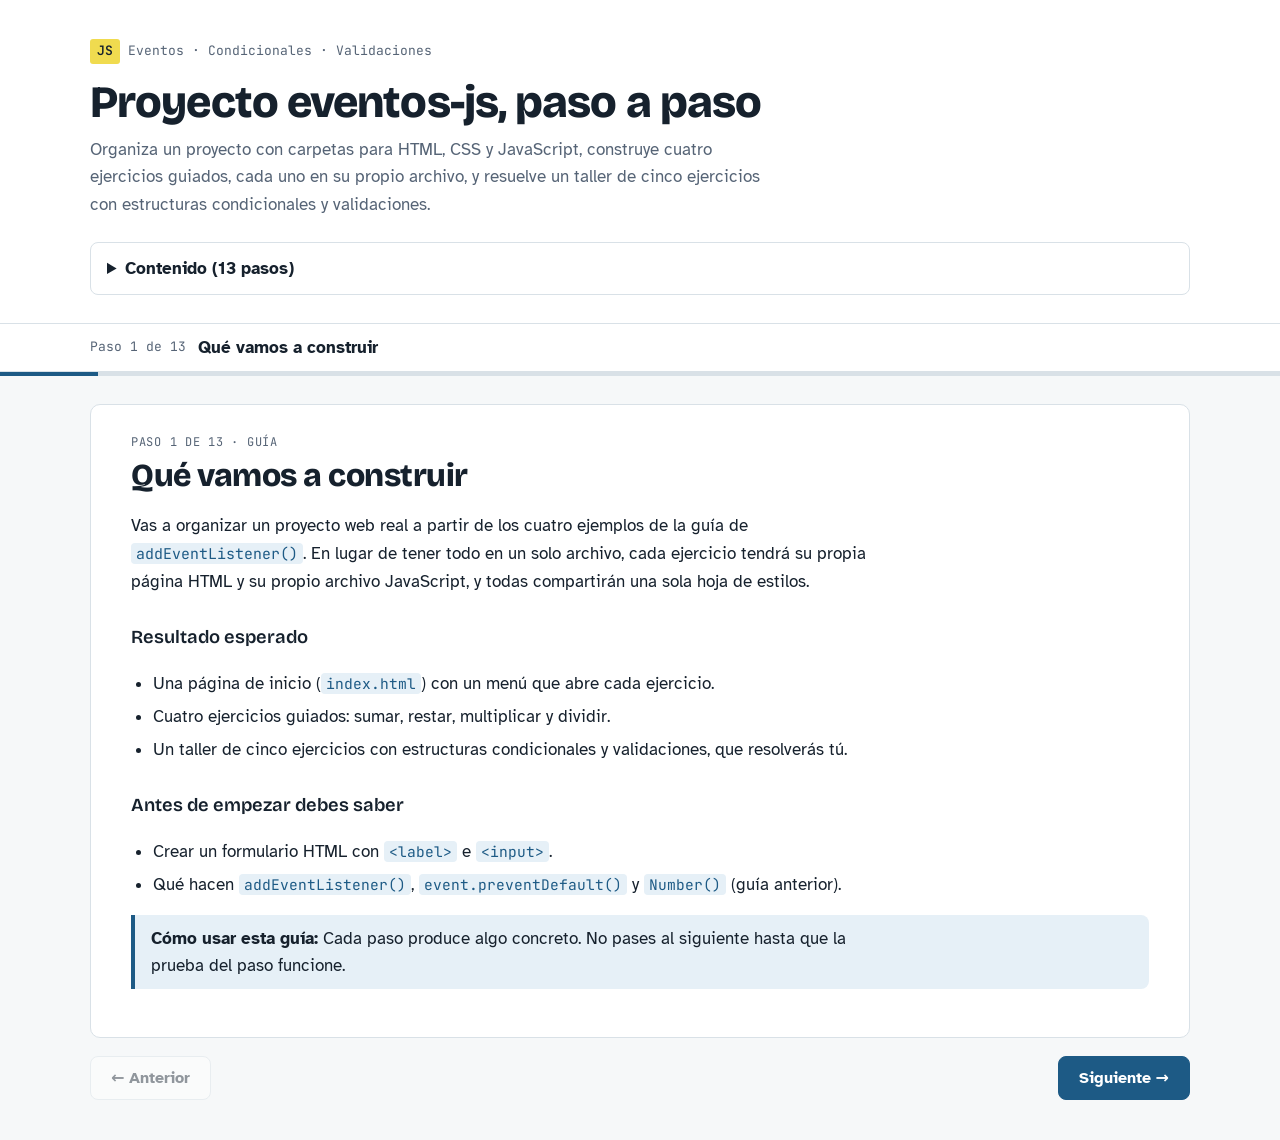
==== commit a058c045: "Actualizacion de algo, pero no se que es" ====
--- a/index.html
+++ b/index.html
@@ -1,4 +1,6 @@
-<!doctype html><html><head><meta charset=utf8><meta name=viewport content="width=device-width,initial-scale=1,viewport-fit=cover"><style>:root{color-scheme:light;box-sizing:border-box;padding-top:env(safe-area-inset-top,0px);padding-bottom:env(safe-area-inset-bottom,0px)}html{scroll-padding-top:env(safe-area-inset-top,0px)}body{margin:0;padding:0;font:14px -apple-system,BlinkMacSystemFont,sans-serif;background:#fff;color:#000}img{max-width:100%}[hidden]:not([hidden=until-found i]){display:none!important}</style></head><body>
+<!doctype html><html><head><meta charset=utf8>
+<meta name=viewport content="width=device-width,initial-scale=1,viewport-fit=cover">
+<style>:root{color-scheme:light;box-sizing:border-box;padding-top:env(safe-area-inset-top,0px);padding-bottom:env(safe-area-inset-bottom,0px)}html{scroll-padding-top:env(safe-area-inset-top,0px)}body{margin:0;padding:0;font:14px -apple-system,BlinkMacSystemFont,sans-serif;background:#fff;color:#000}img{max-width:100%}[hidden]:not([hidden=until-found i]){display:none!important}</style></head><body>
 <title>Proyecto Eventos JS</title>
 <meta name="claude:viewport-fit-sides" content="cover">
 <link rel="preconnect" href="https://fonts.googleapis.com">
@@ -12,15 +14,15 @@
     <h1>Proyecto eventos-js, paso a paso</h1>
     <p>Organiza un proyecto con carpetas para HTML, CSS y JavaScript, construye cuatro ejercicios guiados, cada uno en su propio archivo, y resuelve un taller de cinco ejercicios con estructuras condicionales y validaciones.</p>
     <details class="indice">
-      <summary>Contenido (16 pasos)</summary>
-      <ol><li><button type="button" data-ir="0"><span class="num">1</span>Qué vamos a construir</button></li><li><button type="button" data-ir="1"><span class="num">2</span>Preparar el entorno</button></li><li><button type="button" data-ir="2"><span class="num">3</span>Crear la estructura de carpetas</button></li><li><button type="button" data-ir="3"><span class="num">4</span>La hoja de estilos compartida</button></li><li><button type="button" data-ir="4"><span class="num">5</span>La página de inicio</button></li><li><button type="button" data-ir="5"><span class="num">6</span>Ejercicio 1: la primera página con su script</button></li><li><button type="button" data-ir="6"><span class="num">7</span>Ejercicios 2, 3 y 4</button></li><li><button type="button" data-ir="7"><span class="num">8</span>Probar y corregir errores</button></li><li><button type="button" data-ir="8"><span class="num">9</span>Herramientas para el taller</button></li><li><button type="button" data-ir="9"><span class="num">10</span>Plantilla base del taller</button></li><li><button type="button" data-ir="10"><span class="num">11</span>Taller 1: Par o impar</button></li><li><button type="button" data-ir="11"><span class="num">12</span>Taller 2: Clasificar una nota</button></li><li><button type="button" data-ir="12"><span class="num">13</span>Taller 3: El mayor de tres números</button></li><li><button type="button" data-ir="13"><span class="num">14</span>Taller 4: Formulario de registro</button></li><li><button type="button" data-ir="14"><span class="num">15</span>Taller 5: Calculadora con selector</button></li><li><button type="button" data-ir="15"><span class="num">16</span>Lista de verificación</button></li></ol>
+      <summary>Contenido (13 pasos)</summary>
+      <ol><li><button type="button" data-ir="0"><span class="num">1</span>Qué vamos a construir</button></li><li><button type="button" data-ir="1"><span class="num">2</span>Preparar el entorno</button></li><li><button type="button" data-ir="2"><span class="num">3</span>Crear la estructura de carpetas</button></li><li><button type="button" data-ir="3"><span class="num">4</span>La hoja de estilos compartida</button></li><li><button type="button" data-ir="4"><span class="num">5</span>La página de inicio</button></li><li><button type="button" data-ir="5"><span class="num">6</span>Ejercicio 1: la primera página con su script</button></li><li><button type="button" data-ir="6"><span class="num">7</span>Ejercicios 2, 3 y 4</button></li><li><button type="button" data-ir="7"><span class="num">8</span>Plantilla base del taller</button></li><li><button type="button" data-ir="8"><span class="num">9</span>Taller 1: Par o impar</button></li><li><button type="button" data-ir="9"><span class="num">10</span>Taller 2: Clasificar una nota</button></li><li><button type="button" data-ir="10"><span class="num">11</span>Taller 3: El mayor de tres números</button></li><li><button type="button" data-ir="11"><span class="num">12</span>Taller 4: Formulario de registro</button></li><li><button type="button" data-ir="12"><span class="num">13</span>Taller 5: Calculadora con selector</button></li></ol>
     </details>
   </div>
 </header>
 
 <div class="barra gutter" aria-live="polite">
   <div class="ancho barra-fila">
-    <span class="contador" id="contador">Paso 1 de 16</span>
+    <span class="contador" id="contador">Paso 1 de 13</span>
     <span class="actual" id="actual"></span>
   </div>
 </div>
@@ -28,7 +30,7 @@
 
 <main class="gutter">
   <div class="ancho">
-    <section class="paso guia" id="paso-1" data-titulo="Qué vamos a construir"><p class="eyebrow">Paso 1 de 16 · Guía</p><h2>Qué vamos a construir</h2>
+    <section class="paso guia" id="paso-1" data-titulo="Qué vamos a construir"><p class="eyebrow">Paso 1 de 13 · Guía</p><h2>Qué vamos a construir</h2>
 <p class="lead">Vas a organizar un proyecto web real a partir de los cuatro ejemplos de la guía de <code>addEventListener()</code>. En lugar de tener todo en un solo archivo, cada ejercicio tendrá su propia página HTML y su propio archivo JavaScript, y todas compartirán una sola hoja de estilos.</p>
 <h3>Resultado esperado</h3>
 <ul>
@@ -43,7 +45,7 @@
 </ul>
 <div class="nota info"><p><strong>Cómo usar esta guía:</strong> Cada paso produce algo concreto. No pases al siguiente hasta que la prueba del paso funcione.</p></div>
 </section>
-<section class="paso guia" id="paso-2" data-titulo="Preparar el entorno"><p class="eyebrow">Paso 2 de 16 · Guía</p><h2>Preparar el entorno</h2>
+<section class="paso guia" id="paso-2" data-titulo="Preparar el entorno"><p class="eyebrow">Paso 2 de 13 · Guía</p><h2>Preparar el entorno</h2>
 <p>Necesitas tres herramientas. Todas son gratuitas.</p>
 <div class="tabla"><table><thead><tr><th>Herramienta</th><th>Para qué sirve</th></tr></thead><tbody><tr><td><strong>Visual Studio Code</strong></td><td>Editor donde crearás carpetas y archivos.</td></tr><tr><td><strong>Extensión Live Server</strong> (opcional)</td><td>Abre el proyecto en el navegador y lo recarga al guardar.</td></tr><tr><td><strong>Navegador</strong> (Chrome, Edge o Firefox)</td><td>Para ver las páginas y usar la consola con <kbd>F12</kbd>.</td></tr></tbody></table></div>
 <h3>Crear la carpeta del proyecto</h3>
@@ -55,7 +57,7 @@
 <div class="nota alerta"><p><strong>Importante:</strong> Abre siempre la carpeta completa, no un archivo suelto. Así VS Code muestra todo el proyecto y Live Server encuentra las rutas.</p></div>
 <div class="probar"><span class="etq">Cómo probarlo</span><p>El panel Explorador muestra <code>EVENTOS-JS</code> y está vacío.</p></div>
 </section>
-<section class="paso guia" id="paso-3" data-titulo="Crear la estructura de carpetas"><p class="eyebrow">Paso 3 de 16 · Guía</p><h2>Crear la estructura de carpetas</h2>
+<section class="paso guia" id="paso-3" data-titulo="Crear la estructura de carpetas"><p class="eyebrow">Paso 3 de 13 · Guía</p><h2>Crear la estructura de carpetas</h2>
 <p>Este es el proyecto completo. Cada tipo de archivo vive en su propia carpeta:</p>
 <pre class="arbol">eventos-js/
 ├── index.html
@@ -101,11 +103,11 @@
 touch index.html css/style.css
 touch js/ejercicio1.js js/ejercicio2.js js/ejercicio3.js js/ejercicio4.js
 touch ejercicios/ejercicio1.html ejercicios/ejercicio2.html ejercicios/ejercicio3.html ejercicios/ejercicio4.html</code></pre></figure>
-<p>Ejecuta estos comandos dentro de la carpeta <code>eventos-js</code>. <code>touch</code> no existe en CMD ni en PowerShell de Windows; allí crea los archivos desde VS Code. Los archivos del taller los crearás en el paso 10.</p>
+<p>Ejecuta estos comandos dentro de la carpeta <code>eventos-js</code>. <code>touch</code> no existe en CMD ni en PowerShell de Windows; allí crea los archivos desde VS Code. Los archivos del taller los crearás en el paso 8.</p>
 </details>
 <div class="probar"><span class="etq">Cómo probarlo</span><p>Compara tu Explorador con el árbol de arriba. Por ahora deben existir las carpetas, <code>index.html</code>, <code>css/style.css</code> y los archivos de los ejercicios 1 a 4.</p></div>
 </section>
-<section class="paso guia" id="paso-4" data-titulo="La hoja de estilos compartida"><p class="eyebrow">Paso 4 de 16 · Guía</p><h2>La hoja de estilos compartida</h2>
+<section class="paso guia" id="paso-4" data-titulo="La hoja de estilos compartida"><p class="eyebrow">Paso 4 de 13 · Guía</p><h2>La hoja de estilos compartida</h2>
 <p>Escribe los estilos una sola vez. Todas las páginas los usarán enlazando este archivo.</p>
 <figure class="codigo"><figcaption><span class="ruta">css/style.css</span><button type="button" class="copiar">Copiar</button></figcaption><pre><code>/* Estilos compartidos por todas las páginas del proyecto */
 * {
@@ -218,7 +220,7 @@
 </ul>
 <div class="probar"><span class="etq">Cómo probarlo</span><p>Todavía no se ve nada. Comprobarás este archivo en el paso 5, cuando una página lo enlace.</p></div>
 </section>
-<section class="paso guia" id="paso-5" data-titulo="La página de inicio"><p class="eyebrow">Paso 5 de 16 · Guía</p><h2>La página de inicio</h2>
+<section class="paso guia" id="paso-5" data-titulo="La página de inicio"><p class="eyebrow">Paso 5 de 13 · Guía</p><h2>La página de inicio</h2>
 <p>La página de inicio es el menú del proyecto. Desde ella se abren los nueve ejercicios.</p>
 <figure class="codigo"><figcaption><span class="ruta">index.html</span><button type="button" class="copiar">Copiar</button></figcaption><pre><code>&lt;!DOCTYPE html&gt;
 &lt;html lang="es"&gt;
@@ -261,9 +263,9 @@
 <li><code>href="ejercicios/ejercicio1.html"</code>: entra a <code>ejercicios</code> y abre la página.</li>
 </ul>
 <div class="probar"><span class="etq">Cómo probarlo</span><p>Clic derecho sobre <code>index.html</code> → <strong>Open with Live Server</strong> (o doble clic en el archivo desde la carpeta). Debes ver el encabezado azul oscuro y el texto con la fuente Arial. Si la página se ve en Times New Roman y sin colores, la ruta del CSS está mal escrita.</p></div>
-<div class="nota info"><p>Los enlaces del taller mostrarán un error «no encontrado» hasta que crees esos archivos en el paso 10. Es normal.</p></div>
-</section>
-<section class="paso guia" id="paso-6" data-titulo="Ejercicio 1: la primera página con su script"><p class="eyebrow">Paso 6 de 16 · Guía</p><h2>Ejercicio 1: la primera página con su script</h2>
+<div class="nota info"><p>Los enlaces del taller mostrarán un error «no encontrado» hasta que crees esos archivos en el paso 8. Es normal.</p></div>
+</section>
+<section class="paso guia" id="paso-6" data-titulo="Ejercicio 1: la primera página con su script"><p class="eyebrow">Paso 6 de 13 · Guía</p><h2>Ejercicio 1: la primera página con su script</h2>
 <p>Este ejercicio es el modelo que repetirás en todos los demás: una página HTML en <code>ejercicios/</code> y su script en <code>js/</code>.</p>
 <figure class="codigo"><figcaption><span class="ruta">ejercicios/ejercicio1.html</span><button type="button" class="copiar">Copiar</button></figcaption><pre><code>&lt;!DOCTYPE html&gt;
 &lt;html lang="es"&gt;
@@ -298,41 +300,50 @@
     &lt;script src="../js/ejercicio1.js"&gt;&lt;/script&gt;
 &lt;/body&gt;
 &lt;/html&gt;</code></pre></figure>
-<figure class="codigo protegido"><figcaption><span class="ruta">js/ejercicio1.js</span><span class="sin-copia">Escríbelo tú</span></figcaption><pre><code>// EJERCICIO 1: función anónima con el evento click.
-
-// Seleccionamos el botón por su id y registramos la función
-// que se ejecutará cuando el usuario haga clic.
+<figure class="codigo protegido"><figcaption><span class="ruta">js/ejercicio1.js</span><span class="sin-copia">Escríbelo tú</span></figcaption><pre><code>// EJERCICIO 1: Uso de una función anónima y el evento click.
+
+// Seleccionamos el botón mediante su id y utilizamos
+// addEventListener() para ejecutar una función cuando se haga clic.
 document.getElementById("botonSumar").addEventListener("click", function (event) {
 
-    // Evitamos que el formulario se envíe y recargue la página.
+    // Evitamos el comportamiento predeterminado del formulario,
+    // como enviar los datos y recargar la página.
     event.preventDefault();
 
-    // Obtenemos los valores escritos en los campos (llegan como texto).
-    let valor1 = document.getElementById("n1").value;
-    let valor2 = document.getElementById("n2").value;
-
-    // Al escuchar el clic, required no valida: revisamos los vacíos con if.
-    if (valor1 === "" || valor2 === "") {
+    // Obtenemos los valores ingresados por el usuario en los campos n1 y n2.
+    // Un input siempre entrega su valor como texto, aunque sea de tipo "number".
+    // Usamos parseFloat() para convertirlo en número: a diferencia de parseInt(),
+    // no recorta los decimales (parseFloat("2.5") da 2.5, parseInt("2.5") daría 2).
+    let valor1 = parseFloat(document.getElementById("n1").value);
+    let valor2 = parseFloat(document.getElementById("n2").value);
+
+    // Verificamos si alguno de los valores ingresados no es un número válido.
+    // isNaN() devuelve true cuando el resultado de la conversión no es un número;
+    // esto también detecta un campo vacío, porque parseFloat("") da NaN.
+    if (isNaN(valor1) || isNaN(valor2)) {
+
+        // Mostramos un mensaje para solicitar que se ingresen los dos números.
         alert("Escribe los dos números.");
+
+        // Detenemos la ejecución de la función para evitar continuar.
         return;
+
+    } else {
+
+        // Sumamos los dos valores y mostramos el resultado en una ventana emergente.
+        alert(`Suma: ${valor1 + valor2}`);
     }
-
-    // Convertimos el texto a número y mostramos la suma.
-    let n1 = Number(valor1);
-    let n2 = Number(valor2);
-
-    alert(`Suma: ${n1 + n2}`);
 });</code></pre></figure>
 <h3>Rutas con <code>../</code></h3>
 <p><code>ejercicio1.html</code> está <strong>dentro</strong> de la carpeta <code>ejercicios</code>. Para llegar a <code>css</code> o a <code>js</code> primero hay que salir de ella. <code>../</code> significa «sube una carpeta».</p>
 <div class="tabla"><table><thead><tr><th>Ruta en ejercicio1.html</th><th>Recorrido</th></tr></thead><tbody><tr><td><code>../css/style.css</code></td><td>Sale de <code>ejercicios</code> → entra a <code>css</code> → <code>style.css</code></td></tr><tr><td><code>../js/ejercicio1.js</code></td><td>Sale de <code>ejercicios</code> → entra a <code>js</code> → <code>ejercicio1.js</code></td></tr><tr><td><code>../index.html</code></td><td>Sale de <code>ejercicios</code> → <code>index.html</code> en la raíz</td></tr></tbody></table></div>
 <h3>¿Por qué el script va al final del <code>&lt;body&gt;</code>?</h3>
 <p>El navegador lee el HTML de arriba hacia abajo. Si el script se carga antes del formulario, <code>getElementById("botonSumar")</code> devuelve <code>null</code> porque el botón todavía no existe, y aparece el error <code>Cannot read properties of null</code>. Al final del <code>&lt;body&gt;</code>, todos los elementos ya están creados.</p>
-<div class="probar"><span class="etq">Cómo probarlo</span><p>Abre el inicio y entra al Ejercicio 1. Escribe 8 y 4: debe aparecer «Suma: 12». Deja un campo vacío: debe aparecer «Escribe los dos números.». Usa el enlace «Volver al inicio» para regresar.</p></div>
-</section>
-<section class="paso guia" id="paso-7" data-titulo="Ejercicios 2, 3 y 4"><p class="eyebrow">Paso 7 de 16 · Guía</p><h2>Ejercicios 2, 3 y 4</h2>
+<div class="probar"><span class="etq">Cómo probarlo</span><p>Abre el inicio y entra al Ejercicio 1. Escribe 8 y 4: debe aparecer «Suma: 12». Escribe 2.5 y 3.5: debe aparecer «Suma: 6» (los decimales también funcionan). Deja un campo vacío: debe aparecer «Escribe los dos números.». Usa el enlace «Volver al inicio» para regresar.</p></div>
+</section>
+<section class="paso guia" id="paso-7" data-titulo="Ejercicios 2, 3 y 4"><p class="eyebrow">Paso 7 de 13 · Guía</p><h2>Ejercicios 2, 3 y 4</h2>
 <p>Las tres páginas siguen el mismo modelo del ejercicio 1. Puedes copiar <code>ejercicio1.html</code> y cambiar solo lo que indica la tabla, o copiar los archivos completos que están abajo.</p>
-<div class="tabla"><table><thead><tr><th>Ejercicio</th><th>Título y &lt;h1&gt;</th><th>ids de los campos</th><th>id en</th><th>Script</th></tr></thead><tbody><tr><td>2</td><td>Restar dos números</td><td><code>num1</code>, <code>num2</code></td><td>botón: <code>botonRestar</code></td><td><code>../js/ejercicio2.js</code></td></tr><tr><td>3</td><td>Multiplicar dos números</td><td><code>numero1</code>, <code>numero2</code></td><td>formulario: <code>formulario</code></td><td><code>../js/ejercicio3.js</code></td></tr><tr><td>4</td><td>Dividir dos números</td><td><code>numero11</code>, <code>numero21</code></td><td>formulario: <code>formularioDividir</code></td><td><code>../js/ejercicio4.js</code></td></tr></tbody></table></div>
+<div class="tabla"><table><thead><tr><th>Ejercicio</th><th>Título y &lt;h1&gt;</th><th>ids de los campos</th><th>id en</th><th>Script</th></tr></thead><tbody><tr><td>2</td><td>Restar dos números</td><td><code>num1</code>, <code>num2</code></td><td>botón: <code>botonRestar</code></td><td><code>../js/ejercicio2.js</code></td></tr><tr><td>3</td><td>Multiplicar dos números</td><td><code>num1</code>, <code>num2</code></td><td>formulario: <code>formulario</code></td><td><code>../js/ejercicio3.js</code></td></tr><tr><td>4</td><td>Dividir dos números</td><td><code>num1</code>, <code>num2</code></td><td>formulario: <code>formularioDividir</code></td><td><code>../js/ejercicio4.js</code></td></tr></tbody></table></div>
 <div class="nota info"><p><strong>Fíjate:</strong> En los ejercicios 3 y 4 el <code>id</code> pasa del botón al <code>&lt;form&gt;</code>, porque se escucha el evento <code>submit</code> del formulario.</p></div>
 <div class="pestanas" role="tablist" aria-label="Ejercicios">
 <button type="button" role="tab" aria-selected="true" data-tab="e2">Ejercicio 2</button>
@@ -374,33 +385,35 @@
     &lt;script src="../js/ejercicio2.js"&gt;&lt;/script&gt;
 &lt;/body&gt;
 &lt;/html&gt;</code></pre></figure>
-<figure class="codigo protegido"><figcaption><span class="ruta">js/ejercicio2.js</span><span class="sin-copia">Escríbelo tú</span></figcaption><pre><code>// EJERCICIO 2: función con nombre con el evento click.
-
-// Seleccionamos el botón que activará la operación.
+<figure class="codigo protegido"><figcaption><span class="ruta">js/ejercicio2.js</span><span class="sin-copia">Escríbelo tú</span></figcaption><pre><code>// EJERCICIO 2: Uso de una función con nombre y el evento click.
+
+// Seleccionamos el botón mediante su id y lo guardamos en una variable.
 let botonRestar = document.getElementById("botonRestar");
 
-// Registramos la función resta SIN paréntesis:
-// así se ejecuta cuando ocurra el clic y no al cargar la página.
+// Le asignamos el evento click y la función que debe ejecutar cuando ocurra.
 botonRestar.addEventListener("click", resta);
 
+// Declaramos una función con nombre que recibe el objeto event.
+// Este objeto proporciona información sobre el evento que ocurrió.
 function resta(event) {
 
-    // Evitamos el envío predeterminado del formulario.
     event.preventDefault();
 
-    let valor1 = document.getElementById("num1").value;
-    let valor2 = document.getElementById("num2").value;
-
-    // Revisamos que ningún campo esté vacío.
-    if (valor1 === "" || valor2 === "") {
+    // parseFloat() admite decimales (a diferencia de parseInt(), que los recorta)
+    // y da NaN si el campo está vacío.
+    let valor1 = parseFloat(document.getElementById("num1").value);
+    let valor2 = parseFloat(document.getElementById("num2").value);
+
+    if (isNaN(valor1) || isNaN(valor2)) {
         alert("Escribe los dos números.");
         return;
+
+    } else {
+        let resultado = valor1 - valor2;
+        alert(`Resta: ${resultado}`);
     }
-
-    let resultado = Number(valor1) - Number(valor2);
-    alert(`Resta: ${resultado}`);
 }</code></pre></figure>
-<div class="probar"><span class="etq">Cómo probarlo</span><p>10 y 3 → «Resta: 7». Un campo vacío → «Escribe los dos números.».</p></div>
+<div class="probar"><span class="etq">Cómo probarlo</span><p>10 y 3 → «Resta: 7». 10.5 y 3.5 → «Resta: 7» (también acepta decimales). Un campo vacío → «Escribe los dos números.».</p></div>
 </div>
 <div class="panel" data-panel="e3">
 <h3>Ejercicio 3: Multiplicar (submit, función anónima)</h3>
@@ -421,11 +434,11 @@
 
     &lt;main&gt;
         &lt;form action="" id="formulario"&gt;
-            &lt;label for="numero1"&gt;Número 1:&lt;/label&gt;
-            &lt;input type="number" id="numero1" step="any" required&gt;
-
-            &lt;label for="numero2"&gt;Número 2:&lt;/label&gt;
-            &lt;input type="number" id="numero2" step="any" required&gt;
+            &lt;label for="num1"&gt;Número 1:&lt;/label&gt;
+            &lt;input type="number" id="num1" step="any" required&gt;
+
+            &lt;label for="num2"&gt;Número 2:&lt;/label&gt;
+            &lt;input type="number" id="num2" step="any" required&gt;
 
             &lt;div class="botones"&gt;
                 &lt;input type="submit" value="Aceptar"&gt;
@@ -446,12 +459,12 @@
     event.preventDefault();
 
     // El navegador ya revisó required: aquí los campos tienen valor.
-    let numero1 = Number(document.getElementById("numero1").value);
-    let numero2 = Number(document.getElementById("numero2").value);
+    let numero1 = Number(document.getElementById("num1").value);
+    let numero2 = Number(document.getElementById("num2").value);
 
     alert(`Multiplicación: ${numero1 * numero2}`);
 });</code></pre></figure>
-<div class="probar"><span class="etq">Cómo probarlo</span><p>6 y 7 → «Multiplicación: 42». Un campo vacío → el aviso lo muestra el navegador, porque <code>submit</code> respeta <code>required</code>.</p></div>
+<div class="probar"><span class="etq">Cómo probarlo</span><p>6 y 7 → «Multiplicación: 42». 2.5 y 4 → «Multiplicación: 10» (también acepta decimales). Un campo vacío → el aviso lo muestra el navegador, porque <code>submit</code> respeta <code>required</code>.</p></div>
 </div>
 <div class="panel" data-panel="e4">
 <h3>Ejercicio 4: Dividir (submit, función con nombre)</h3>
@@ -472,11 +485,11 @@
 
     &lt;main&gt;
         &lt;form action="" id="formularioDividir"&gt;
-            &lt;label for="numero11"&gt;Número 1:&lt;/label&gt;
-            &lt;input type="number" id="numero11" step="any" required&gt;
-
-            &lt;label for="numero21"&gt;Número 2:&lt;/label&gt;
-            &lt;input type="number" id="numero21" step="any" required&gt;
+            &lt;label for="num1"&gt;Número 1:&lt;/label&gt;
+            &lt;input type="number" id="num1" step="any" required&gt;
+
+            &lt;label for="num2"&gt;Número 2:&lt;/label&gt;
+            &lt;input type="number" id="num2" step="any" required&gt;
 
             &lt;div class="botones"&gt;
                 &lt;input type="submit" value="Aceptar"&gt;
@@ -499,88 +512,27 @@
 
     event.preventDefault();
 
-    let numero1 = Number(document.getElementById("numero11").value);
-    let numero2 = Number(document.getElementById("numero21").value);
+    // parseFloat() admite decimales (a diferencia de parseInt(), que los recorta).
+    let numero1 = parseFloat(document.getElementById("num1").value);
+    let numero2 = parseFloat(document.getElementById("num2").value);
 
     // required no puede saber si el divisor es cero: lo revisamos con if.
     if (numero2 === 0) {
         alert("No es posible dividir entre cero.");
         return;
+
+    } else if (isNaN(numero1) || isNaN(numero2)) {
+        alert("Escribe los dos números.");
+        return;
+
+    } else {
+        alert(`División: ${numero1 / numero2}`);
     }
-
-    alert(`División: ${numero1 / numero2}`);
 }</code></pre></figure>
-<div class="probar"><span class="etq">Cómo probarlo</span><p>7 y 2 → «División: 3.5». 5 y 0 → «No es posible dividir entre cero.».</p></div>
+<div class="probar"><span class="etq">Cómo probarlo</span><p>7 y 2 → «División: 3.5». 7.5 y 2.5 → «División: 3» (también acepta decimales). 5 y 0 → «No es posible dividir entre cero.». Un campo vacío → el aviso lo muestra el navegador, porque <code>submit</code> respeta <code>required</code>.</p></div>
 </div>
 </section>
-<section class="paso guia" id="paso-8" data-titulo="Probar y corregir errores"><p class="eyebrow">Paso 8 de 16 · Guía</p><h2>Probar y corregir errores</h2>
-<p>Cuando algo no funciona, el navegador casi siempre dice por qué. Hay que saber dónde mirar.</p>
-<h3>Abrir la consola</h3>
-<ol class="pasos-cortos">
-<li>Con la página abierta presiona <kbd>F12</kbd> (o clic derecho → <strong>Inspeccionar</strong>).</li>
-<li>Elige la pestaña <strong>Consola</strong> (Console). Los errores aparecen en rojo con el nombre del archivo y el número de línea.</li>
-<li>Haz clic en el nombre del archivo para ver la línea exacta del problema.</li>
-</ol>
-<div class="tabla"><table><thead><tr><th>Lo que ves</th><th>Causa probable</th><th>Cómo corregirlo</th></tr></thead><tbody><tr><td>La página no tiene estilos</td><td>La ruta del CSS está mal</td><td>Desde <code>ejercicios/</code> o <code>taller/</code> usa <code>../css/style.css</code></td></tr><tr><td><code>404 (Not Found)</code> en la consola</td><td>Ruta o nombre de archivo distinto</td><td>Revisa mayúsculas, tildes y espacios en el nombre</td></tr><tr><td>No pasa nada al hacer clic y la consola está vacía</td><td>El script no se cargó</td><td>Revisa la ruta de <code>&lt;script src&gt;</code></td></tr><tr><td><code>Cannot read properties of null</code></td><td>El id no coincide o el script está antes del formulario</td><td>Compara el id del HTML con el de <code>getElementById</code>; pon el script al final del <code>&lt;body&gt;</code></td></tr><tr><td><code>... is not defined</code></td><td>Nombre de variable o función mal escrito</td><td>JavaScript distingue mayúsculas: <code>resta</code> ≠ <code>Resta</code></td></tr><tr><td>La página se recarga y se borra todo</td><td>Falta <code>event.preventDefault()</code></td><td>Agrégalo en la primera línea de la función y recibe <code>event</code></td></tr><tr><td>El resultado sale pegado, como 84</td><td>No se convirtió el texto a número</td><td>Usa <code>Number()</code></td></tr></tbody></table></div>
-<div class="nota info"><p><strong>Truco:</strong> Puedes escribir <code>console.log(valor1);</code> dentro de la función para ver en la consola qué valor llega de un campo. Bórralo cuando termines.</p></div>
-<div class="probar"><span class="etq">Cómo probarlo</span><p>Abre los cuatro ejercicios desde el inicio con la consola abierta. No debe aparecer ningún mensaje rojo.</p></div>
-</section>
-<section class="paso guia" id="paso-9" data-titulo="Herramientas para el taller"><p class="eyebrow">Paso 9 de 16 · Guía</p><h2>Herramientas para el taller</h2>
-<p>El taller usa algunas instrucciones nuevas. Léelas antes de empezar; cada ejercicio indica cuáles necesita.</p>
-
-<h3>1. Mostrar mensajes en la página en vez de <code>alert()</code></h3>
-<figure class="codigo protegido"><figcaption><span class="ruta sin">fragmento</span><span class="sin-copia">Escríbelo tú</span></figcaption><pre><code>let resultado = document.getElementById("resultado");
-
-resultado.textContent = "El número 8 es par.";   // escribe el texto
-resultado.className = "mensaje exito";            // verde
-
-resultado.textContent = "Escribe un número.";
-resultado.className = "mensaje error";            // rojo</code></pre></figure>
-<p><code>textContent</code> cambia el texto de un elemento. <code>className</code> cambia sus clases: <code>exito</code> y <code>error</code> ya están definidas en <code>style.css</code>.</p>
-
-<h3>2. <code>if</code>, <code>else if</code> y <code>else</code></h3>
-<figure class="codigo protegido"><figcaption><span class="ruta sin">fragmento</span><span class="sin-copia">Escríbelo tú</span></figcaption><pre><code>if (nota &gt;= 4.5) {
-    // se ejecuta si la primera condición es verdadera
-} else if (nota &gt;= 3.0) {
-    // solo se revisa si la anterior fue falsa
-} else {
-    // se ejecuta si ninguna condición fue verdadera
-}</code></pre></figure>
-<p>Las condiciones se revisan en orden y solo se ejecuta el primer bloque verdadero.</p>
-
-<h3>3. Operadores de comparación y lógicos</h3>
-<div class="tabla"><table><thead><tr><th>Operador</th><th>Significa</th><th>Ejemplo</th></tr></thead><tbody><tr><td><code>===</code> / <code>!==</code></td><td>igual / distinto (valor y tipo)</td><td><code>clave !== confirmar</code></td></tr><tr><td><code>&gt;</code> <code>&lt;</code> <code>&gt;=</code> <code>&lt;=</code></td><td>mayor, menor, mayor o igual, menor o igual</td><td><code>edad &gt;= 18</code></td></tr><tr><td><code>&amp;&amp;</code></td><td>Y: las dos condiciones deben cumplirse</td><td><code>a &gt;= b &amp;&amp; a &gt;= c</code></td></tr><tr><td><code>||</code></td><td>O: basta con que una se cumpla</td><td><code>nota &lt; 0 || nota &gt; 5</code></td></tr><tr><td><code>!</code></td><td>NO: invierte la condición</td><td><code>!correo.includes("@")</code></td></tr><tr><td><code>%</code></td><td>residuo de una división</td><td><code>10 % 2</code> da <code>0</code>; <code>7 % 2</code> da <code>1</code></td></tr></tbody></table></div>
-
-<h3>4. Validar números y texto</h3>
-<figure class="codigo protegido"><figcaption><span class="ruta sin">fragmento</span><span class="sin-copia">Escríbelo tú</span></figcaption><pre><code>Number.isInteger(7);          // true: es entero
-Number.isInteger(7.5);        // false
-
-let nombre = document.getElementById("nombre").value.trim();
-// trim() quita los espacios del inicio y del final: "  Ana " → "Ana"
-
-nombre.length;                // cantidad de caracteres: 3
-"ana@correo.com".includes("@"); // true: el texto contiene "@"</code></pre></figure>
-
-<h3>5. <code>switch</code></h3>
-<figure class="codigo protegido"><figcaption><span class="ruta sin">fragmento</span><span class="sin-copia">Escríbelo tú</span></figcaption><pre><code>switch (operacion) {
-    case "suma":
-        r = a + b;
-        break;          // sale del switch
-    case "resta":
-        r = a - b;
-        break;
-    default:
-        // si no coincidió ningún case
-}</code></pre></figure>
-<p><code>switch</code> compara una variable con varios valores exactos. Conviene cuando hay muchas opciones fijas, como las de un <code>&lt;select&gt;</code>. Sin <code>break</code>, la ejecución sigue con el siguiente <code>case</code>.</p>
-
-<h3>6. <code>novalidate</code> y <code>return</code></h3>
-<ul>
-<li>En el taller los formularios llevan <code>novalidate</code>: el navegador <strong>no</strong> revisa los campos y tú haces <strong>todas</strong> las validaciones con <code>if</code>. Así practicas las condicionales.</li>
-<li>Después de mostrar un error usa <code>return;</code> para detener la función. Así solo se muestra un mensaje a la vez y no se calcula con datos incorrectos.</li>
-</ul>
-</section>
-<section class="paso guia" id="paso-10" data-titulo="Plantilla base del taller"><p class="eyebrow">Paso 10 de 16 · Guía</p><h2>Plantilla base del taller</h2>
+<section class="paso guia" id="paso-8" data-titulo="Plantilla base del taller"><p class="eyebrow">Paso 8 de 13 · Guía</p><h2>Plantilla base del taller</h2>
 <p>Los cinco ejercicios del taller tienen la misma forma. Empieza creando el Taller 1 con esta plantilla y úsala como base para los demás.</p>
 <h3>Crea estos archivos</h3>
 <p>En <code>taller/</code>: <code>taller1.html</code> a <code>taller5.html</code>. En <code>js/</code>: <code>taller1.js</code> a <code>taller5.js</code>.</p>
@@ -638,32 +590,19 @@
     // 5. Si todo está bien: calcular y mostrar el resultado.
     // Escribe aquí tu código.
 });</code></pre></figure>
-<h3>Reglas para todo el taller</h3>
-<ul class="reglas">
-<li>Escucha el evento <code>submit</code> del formulario y usa <code>event.preventDefault()</code>.</li>
-<li>El formulario lleva <code>novalidate</code>; todas las validaciones se hacen con <code>if</code>.</li>
-<li>No uses <code>alert()</code>. Muestra cada mensaje en <code>&lt;p id="resultado"&gt;</code> con la clase <code>error</code> o <code>exito</code>.</li>
-<li>Valida en el orden que indica cada ejercicio y usa <code>return</code> después de cada error.</li>
-<li>Comenta tu código para explicar qué hace cada bloque.</li>
-</ul>
-<h3>Para los talleres 2 a 5</h3>
-<p>Copia <code>taller1.html</code> y cambia: <code>&lt;title&gt;</code>, <code>&lt;h1&gt;</code> y descripción; el <code>id</code> del formulario (<code>formTaller2</code>, <code>formTaller3</code>…); los campos del formulario según la tabla de cada ejercicio; y la ruta del script (<code>../js/taller2.js</code>…).</p>
-<div class="probar"><span class="etq">Cómo probarlo</span><p>Abre el Taller 1 desde el inicio. Debe verse el formulario con estilos, y la consola no debe mostrar errores aunque el botón todavía no haga nada.</p></div>
-</section>
-<section class="paso taller" id="paso-11" data-titulo="Taller 1: Par o impar"><p class="eyebrow">Paso 11 de 16 · Taller</p><h2>Taller 1: Par o impar</h2><p class="lead">Lee un número entero y muestra si es par o impar.</p><div class="chips"><span class="chip">if / else</span><span class="chip">%</span><span class="chip">Number.isInteger()</span><span class="chip">textContent</span></div><h3>Formulario</h3><div class="tabla"><table><thead><tr><th>Etiqueta</th><th>Tipo</th><th>id</th></tr></thead><tbody><tr><td>Número entero</td><td><code>number</code></td><td><code>numero</code></td></tr></tbody></table></div><p><strong>Función:</strong> anónima, escrita dentro de <code>addEventListener</code> (como en la plantilla). Formulario: <code>formTaller1</code>.</p><h3>Validaciones, en este orden</h3><ol><li>Si el campo está vacío → <span class="m er">Escribe un número.</span></li><li>Si el número no es entero → <span class="m er">Escribe un número entero.</span></li></ol><h3>Si todo es válido</h3><p>Muestra con la clase <code>exito</code>: «El número 8 es par.» o «El número 7 es impar.»</p><h3>Casos de prueba</h3><p>Tu programa debe dar exactamente estos resultados.</p><div class="tabla"><table><thead><tr><th>Entrada</th><th>Mensaje esperado</th></tr></thead><tbody><tr><td>(vacío)</td><td><span class="m er">Escribe un número.</span></td></tr><tr><td>4.5</td><td><span class="m er">Escribe un número entero.</span></td></tr><tr><td>8</td><td><span class="m ok">El número 8 es par.</span></td></tr><tr><td>-3</td><td><span class="m ok">El número -3 es impar.</span></td></tr><tr><td>0</td><td><span class="m ok">El número 0 es par.</span></td></tr></tbody></table></div><div class="nota info"><p><strong>Pista:</strong> Revisa el vacío con el texto del campo (<code>valor === ""</code>) antes de convertir con <code>Number()</code>. Para saber si es par compara con <code>numero % 2 === 0</code>: en JavaScript <code>-3 % 2</code> da <code>-1</code>, no <code>1</code>.</p></div></section>
-<section class="paso taller" id="paso-12" data-titulo="Taller 2: Clasificar una nota"><p class="eyebrow">Paso 12 de 16 · Taller</p><h2>Taller 2: Clasificar una nota</h2><p class="lead">Lee una nota de 0.0 a 5.0 y muestra su desempeño y si aprueba.</p><div class="chips"><span class="chip">if / else if / else</span><span class="chip">||</span><span class="chip">función con nombre</span></div><h3>Formulario</h3><div class="tabla"><table><thead><tr><th>Etiqueta</th><th>Tipo</th><th>id</th></tr></thead><tbody><tr><td>Nota (0.0 a 5.0)</td><td><code>number</code></td><td><code>nota</code></td></tr></tbody></table></div><p><strong>Función:</strong> con nombre: <code>clasificarNota</code>, registrada con <code>addEventListener("submit", clasificarNota)</code>. Formulario: <code>formTaller2</code>.</p><h3>Validaciones, en este orden</h3><ol><li>Si el campo está vacío → <span class="m er">Escribe la nota.</span></li><li>Si la nota es menor que 0 o mayor que 5 → <span class="m er">La nota debe estar entre 0.0 y 5.0.</span></li></ol><h3>Si todo es válido</h3><p>Clasifica la nota y muéstrala con la clase <code>exito</code>:<div class="tabla"><table><thead><tr><th>Nota</th><th>Desempeño</th><th>Resultado</th></tr></thead><tbody><tr><td>4.5 a 5.0</td><td>Excelente</td><td>Aprobado</td></tr><tr><td>4.0 a 4.4</td><td>Bueno</td><td>Aprobado</td></tr><tr><td>3.0 a 3.9</td><td>Aceptable</td><td>Aprobado</td></tr><tr><td>menor que 3.0</td><td>Insuficiente</td><td>No aprobado</td></tr></tbody></table></div>Formato del mensaje: «Nota 4.8: Excelente. Aprobado.»</p><h3>Casos de prueba</h3><p>Tu programa debe dar exactamente estos resultados.</p><div class="tabla"><table><thead><tr><th>Entrada</th><th>Mensaje esperado</th></tr></thead><tbody><tr><td>(vacío)</td><td><span class="m er">Escribe la nota.</span></td></tr><tr><td>5.5</td><td><span class="m er">La nota debe estar entre 0.0 y 5.0.</span></td></tr><tr><td>-1</td><td><span class="m er">La nota debe estar entre 0.0 y 5.0.</span></td></tr><tr><td>4.8</td><td><span class="m ok">Nota 4.8: Excelente. Aprobado.</span></td></tr><tr><td>4</td><td><span class="m ok">Nota 4: Bueno. Aprobado.</span></td></tr><tr><td>3</td><td><span class="m ok">Nota 3: Aceptable. Aprobado.</span></td></tr><tr><td>2.9</td><td><span class="m ok">Nota 2.9: Insuficiente. No aprobado.</span></td></tr></tbody></table></div><div class="nota info"><p><strong>Pista:</strong> Ordena las condiciones de la nota más alta a la más baja: <code>if (nota &gt;= 4.5)</code>, luego <code>else if (nota &gt;= 4.0)</code>… Así cada condición solo necesita un límite. Para el rango usa <code>||</code>.</p></div><div class="nota reto"><p><strong>Reto extra:</strong> Usa <code>nota.toFixed(1)</code> para que el mensaje siempre muestre un decimal: «Nota 4.0: Bueno. Aprobado.»</p></div></section>
-<section class="paso taller" id="paso-13" data-titulo="Taller 3: El mayor de tres números"><p class="eyebrow">Paso 13 de 16 · Taller</p><h2>Taller 3: El mayor de tres números</h2><p class="lead">Lee tres números y muestra cuál es el mayor, o avisa si los tres son iguales.</p><div class="chips"><span class="chip">&&</span><span class="chip">||</span><span class="chip">if / else if / else</span><span class="chip">comparaciones</span></div><h3>Formulario</h3><div class="tabla"><table><thead><tr><th>Etiqueta</th><th>Tipo</th><th>id</th></tr></thead><tbody><tr><td>Número A</td><td><code>number</code></td><td><code>numeroA</code></td></tr><tr><td>Número B</td><td><code>number</code></td><td><code>numeroB</code></td></tr><tr><td>Número C</td><td><code>number</code></td><td><code>numeroC</code></td></tr></tbody></table></div><p><strong>Función:</strong> anónima. Formulario: <code>formTaller3</code>. No uses <code>Math.max()</code>: el objetivo es practicar condicionales.</p><h3>Validaciones, en este orden</h3><ol><li>Si cualquiera de los tres campos está vacío → <span class="m er">Completa los tres números.</span></li></ol><h3>Si todo es válido</h3><p>Si los tres son iguales, muestra «Los tres números son iguales.». Si no, muestra «El número mayor es 9.». Ambos con la clase <code>exito</code>.</p><h3>Casos de prueba</h3><p>Tu programa debe dar exactamente estos resultados.</p><div class="tabla"><table><thead><tr><th>Entrada</th><th>Mensaje esperado</th></tr></thead><tbody><tr><td>3, 9, 2</td><td><span class="m ok">El número mayor es 9.</span></td></tr><tr><td>-1, -7, -3</td><td><span class="m ok">El número mayor es -1.</span></td></tr><tr><td>8, 8, 1</td><td><span class="m ok">El número mayor es 8.</span></td></tr><tr><td>5, 5, 5</td><td><span class="m ok">Los tres números son iguales.</span></td></tr><tr><td>4, (vacío), 6</td><td><span class="m er">Completa los tres números.</span></td></tr></tbody></table></div><div class="nota info"><p><strong>Pista:</strong> Para los vacíos une tres comparaciones con <code>||</code>. Para el mayor: <code>if (a &gt;= b &amp;&amp; a &gt;= c)</code> el mayor es <code>a</code>; si no, compara <code>b</code> con los otros dos; si tampoco, es <code>c</code>. Revisa primero el caso de los tres iguales.</p></div></section>
-<section class="paso taller" id="paso-14" data-titulo="Taller 4: Formulario de registro"><p class="eyebrow">Paso 14 de 16 · Taller</p><h2>Taller 4: Formulario de registro</h2><p class="lead">Valida los datos de registro de un usuario y muestra el primer error que encuentre.</p><div class="chips"><span class="chip">varios if con return</span><span class="chip">trim()</span><span class="chip">length</span><span class="chip">includes()</span><span class="chip">!==</span></div><h3>Formulario</h3><div class="tabla"><table><thead><tr><th>Etiqueta</th><th>Tipo</th><th>id</th></tr></thead><tbody><tr><td>Nombre</td><td><code>text</code></td><td><code>nombre</code></td></tr><tr><td>Edad</td><td><code>number</code></td><td><code>edad</code></td></tr><tr><td>Correo</td><td><code>email</code></td><td><code>correo</code></td></tr><tr><td>Contraseña</td><td><code>password</code></td><td><code>clave</code></td></tr><tr><td>Confirmar contraseña</td><td><code>password</code></td><td><code>confirmar</code></td></tr></tbody></table></div><p><strong>Función:</strong> con nombre: <code>validarRegistro</code>. Formulario: <code>formTaller4</code>.</p><h3>Validaciones, en este orden</h3><ol><li>Nombre vacío (después de <code>trim()</code>) → <span class="m er">Escribe tu nombre.</span></li><li>Nombre con menos de 3 caracteres → <span class="m er">El nombre debe tener al menos 3 caracteres.</span></li><li>Edad vacía → <span class="m er">Escribe tu edad.</span></li><li>Edad no entera, menor que 18 o mayor que 100 → <span class="m er">La edad debe ser un número entero entre 18 y 100.</span></li><li>Correo sin <code>@</code> o sin <code>.</code> → <span class="m er">Escribe un correo válido.</span></li><li>Contraseña con menos de 8 caracteres → <span class="m er">La contraseña debe tener al menos 8 caracteres.</span></li><li>Confirmación distinta de la contraseña → <span class="m er">Las contraseñas no coinciden.</span></li></ol><h3>Si todo es válido</h3><p>Muestra con la clase <code>exito</code>: «Registro exitoso. Bienvenido(a), Ana.» usando el nombre escrito.</p><h3>Casos de prueba</h3><p>Tu programa debe dar exactamente estos resultados.</p><div class="tabla"><table><thead><tr><th>Entrada</th><th>Mensaje esperado</th></tr></thead><tbody><tr><td>Nombre: (vacío)</td><td><span class="m er">Escribe tu nombre.</span></td></tr><tr><td>Nombre: Al</td><td><span class="m er">El nombre debe tener al menos 3 caracteres.</span></td></tr><tr><td>Nombre: Ana · Edad: (vacío)</td><td><span class="m er">Escribe tu edad.</span></td></tr><tr><td>Edad: 16</td><td><span class="m er">La edad debe ser un número entero entre 18 y 100.</span></td></tr><tr><td>Edad: 20 · Correo: ana.correo.com</td><td><span class="m er">Escribe un correo válido.</span></td></tr><tr><td>Correo: ana@correo.com · Contraseña: 1234</td><td><span class="m er">La contraseña debe tener al menos 8 caracteres.</span></td></tr><tr><td>Contraseña: secreta123 · Confirmar: secreta12</td><td><span class="m er">Las contraseñas no coinciden.</span></td></tr><tr><td>Ana · 20 · ana@correo.com · secreta123 · secreta123</td><td><span class="m ok">Registro exitoso. Bienvenido(a), Ana.</span></td></tr></tbody></table></div><div class="nota info"><p><strong>Pista:</strong> Cada validación es un <code>if</code> independiente con su <code>return</code>, uno debajo del otro. Aplica <code>trim()</code> al nombre y al correo, pero no a las contraseñas: un espacio puede ser parte de ellas.</p></div><div class="nota reto"><p><strong>Reto extra:</strong> Agrega una casilla «Acepto los términos» (<code>type="checkbox"</code>, id <code>terminos</code>) y valida que esté marcada con <code>document.getElementById("terminos").checked</code>.</p></div></section>
-<section class="paso taller" id="paso-15" data-titulo="Taller 5: Calculadora con selector"><p class="eyebrow">Paso 15 de 16 · Taller</p><h2>Taller 5: Calculadora con selector</h2><p class="lead">Une los cuatro ejercicios guiados en una sola calculadora: el usuario escribe dos números y elige la operación en un selector.</p><div class="chips"><span class="chip">switch</span><span class="chip">select</span><span class="chip">if</span><span class="chip">return</span></div><h3>Formulario</h3><div class="tabla"><table><thead><tr><th>Etiqueta</th><th>Tipo</th><th>id</th></tr></thead><tbody><tr><td>Primer número</td><td><code>number</code></td><td><code>primero</code></td></tr><tr><td>Segundo número</td><td><code>number</code></td><td><code>segundo</code></td></tr><tr><td>Operación</td><td><code>select</code></td><td><code>operacion</code></td></tr></tbody></table></div><p><strong>Función:</strong> con nombre: <code>calcular</code>. Formulario: <code>formTaller5</code>. Usa <code>switch</code> para elegir la operación.</p><figure class="codigo"><figcaption><span class="ruta">taller/taller5.html</span><span class="estado">Así se escribe el selector</span><button type="button" class="copiar">Copiar</button></figcaption><pre><code>&lt;label for="operacion"&gt;Operación:&lt;/label&gt;
+</section>
+<section class="paso taller" id="paso-9" data-titulo="Taller 1: Par o impar"><p class="eyebrow">Paso 9 de 13 · Taller</p><h2>Taller 1: Par o impar</h2><p class="lead">Desarrolla un programa que permita ingresar un número entero y mostrar si es par o impar.</p><h3>Formulario</h3><div class="tabla"><table><thead><tr><th>Etiqueta</th><th>Tipo</th><th>id</th></tr></thead><tbody><tr><td>Número entero</td><td><code>number</code></td><td><code>numero</code></td></tr></tbody></table></div><p><strong>Formulario:</strong> <code>formTaller1</code>.</p><h3>Instrucciones</h3><ol><li>Utiliza <code>addEventListener</code> para escuchar el evento <code>submit</code> del formulario, empleando una función anónima.</li><li>Valida que el campo no esté vacío. Si está vacío, muestra: <span class="m er">Escribe un número.</span></li><li>Verifica que el número ingresado sea entero. Si no lo es, muestra: <span class="m er">Escribe un número entero.</span></li><li>Si el número es válido, determina si es par o impar y muestra el resultado con la clase <code>exito</code>.</li></ol></section>
+<section class="paso taller" id="paso-10" data-titulo="Taller 2: Clasificar una nota"><p class="eyebrow">Paso 10 de 13 · Taller</p><h2>Taller 2: Clasificar una nota</h2><p class="lead">Desarrolla un programa que permita ingresar una nota de 0.0 a 5.0 y mostrar el desempeño correspondiente, indicando si aprueba.</p><h3>Formulario</h3><div class="tabla"><table><thead><tr><th>Etiqueta</th><th>Tipo</th><th>id</th></tr></thead><tbody><tr><td>Nota (0.0 a 5.0)</td><td><code>number</code></td><td><code>nota</code></td></tr></tbody></table></div><p><strong>Formulario:</strong> <code>formTaller2</code>.</p><h3>Instrucciones</h3><ol><li>Utiliza <code>addEventListener</code> para escuchar el evento <code>submit</code> del formulario, empleando una función con nombre llamada <code>clasificarNota</code>.</li><li>Valida que el campo no esté vacío. Si está vacío, muestra: <span class="m er">Escribe la nota.</span></li><li>Verifica que la nota esté entre 0 y 5. Si no lo está, muestra: <span class="m er">La nota debe estar entre 0.0 y 5.0.</span></li><li>Si la nota es válida, clasifícala según esta tabla y muestra el resultado con la clase <code>exito</code>:<div class="tabla"><table><thead><tr><th>Nota</th><th>Desempeño</th><th>Resultado</th></tr></thead><tbody><tr><td>4.5 a 5.0</td><td>Excelente</td><td>Aprobado</td></tr><tr><td>4.0 a 4.4</td><td>Bueno</td><td>Aprobado</td></tr><tr><td>3.0 a 3.9</td><td>Aceptable</td><td>Aprobado</td></tr><tr><td>menor que 3.0</td><td>Insuficiente</td><td>No aprobado</td></tr></tbody></table></div>Formato del mensaje: «Nota 4.8: Excelente. Aprobado.»</li></ol></section>
+<section class="paso taller" id="paso-11" data-titulo="Taller 3: El mayor de tres números"><p class="eyebrow">Paso 11 de 13 · Taller</p><h2>Taller 3: El mayor de tres números</h2><p class="lead">Desarrolla un programa que permita ingresar tres números y mostrar cuál es el mayor, o avisar si los tres son iguales.</p><h3>Formulario</h3><div class="tabla"><table><thead><tr><th>Etiqueta</th><th>Tipo</th><th>id</th></tr></thead><tbody><tr><td>Número A</td><td><code>number</code></td><td><code>numeroA</code></td></tr><tr><td>Número B</td><td><code>number</code></td><td><code>numeroB</code></td></tr><tr><td>Número C</td><td><code>number</code></td><td><code>numeroC</code></td></tr></tbody></table></div><p><strong>Formulario:</strong> <code>formTaller3</code>.</p><h3>Instrucciones</h3><ol><li>Utiliza <code>addEventListener</code> para escuchar el evento <code>submit</code> del formulario, empleando una función anónima. No uses <code>Math.max()</code>: el objetivo es practicar condicionales.</li><li>Valida que ninguno de los tres campos esté vacío. Si alguno lo está, muestra: <span class="m er">Completa los tres números.</span></li><li>Si los tres números son válidos y son iguales entre sí, muestra: <span class="m ok">Los tres números son iguales.</span></li><li>Si no son iguales, determina cuál es el mayor y muéstralo, por ejemplo: <span class="m ok">El número mayor es 9.</span></li></ol></section>
+<section class="paso taller" id="paso-12" data-titulo="Taller 4: Formulario de registro"><p class="eyebrow">Paso 12 de 13 · Taller</p><h2>Taller 4: Formulario de registro</h2><p class="lead">Desarrolla un programa que valide los datos de registro de un usuario y muestre el primer error que encuentre.</p><h3>Formulario</h3><div class="tabla"><table><thead><tr><th>Etiqueta</th><th>Tipo</th><th>id</th></tr></thead><tbody><tr><td>Nombre</td><td><code>text</code></td><td><code>nombre</code></td></tr><tr><td>Edad</td><td><code>number</code></td><td><code>edad</code></td></tr><tr><td>Correo</td><td><code>email</code></td><td><code>correo</code></td></tr><tr><td>Contraseña</td><td><code>password</code></td><td><code>clave</code></td></tr><tr><td>Confirmar contraseña</td><td><code>password</code></td><td><code>confirmar</code></td></tr></tbody></table></div><p><strong>Formulario:</strong> <code>formTaller4</code>.</p><h3>Instrucciones</h3><ol><li>Utiliza <code>addEventListener</code> para escuchar el evento <code>submit</code> del formulario, empleando una función con nombre llamada <code>validarRegistro</code>.</li><li>Valida que el nombre no esté vacío (usa <code>trim()</code>). Si está vacío, muestra: <span class="m er">Escribe tu nombre.</span></li><li>Valida que la edad no esté vacía. Si está vacía, muestra: <span class="m er">Escribe tu edad.</span></li><li>Verifica que la edad sea un número entero entre 18 y 100. Si no lo es, muestra: <span class="m er">La edad debe ser un número entero entre 18 y 100.</span></li><li>Valida que el correo contenga <code>@</code> y <code>.</code>. Si no, muestra: <span class="m er">Escribe un correo válido.</span></li><li>Verifica que la confirmación coincida con la contraseña. Si no coincide, muestra: <span class="m er">Las contraseñas no coinciden.</span></li><li>Si todos los datos son válidos, muestra «Registro exitoso. Bienvenido(a), Ana.» (usando el nombre escrito) con la clase <code>exito</code>.</li></ol></section>
+<section class="paso taller" id="paso-13" data-titulo="Taller 5: Calculadora con selector"><p class="eyebrow">Paso 13 de 13 · Taller</p><h2>Taller 5: Calculadora con selector</h2><p class="lead">Desarrolla una calculadora que una los cuatro ejercicios guiados: el usuario escribe dos números y elige la operación en un selector.</p><h3>Formulario</h3><div class="tabla"><table><thead><tr><th>Etiqueta</th><th>Tipo</th><th>id</th></tr></thead><tbody><tr><td>Primer número</td><td><code>number</code></td><td><code>primero</code></td></tr><tr><td>Segundo número</td><td><code>number</code></td><td><code>segundo</code></td></tr><tr><td>Operación</td><td><code>select</code></td><td><code>operacion</code></td></tr></tbody></table></div><p><strong>Formulario:</strong> <code>formTaller5</code>.</p><figure class="codigo"><figcaption><span class="ruta">taller/taller5.html</span><span class="estado">Así se escribe el selector</span><button type="button" class="copiar">Copiar</button></figcaption><pre><code>&lt;label for="operacion"&gt;Operación:&lt;/label&gt;
 &lt;select id="operacion"&gt;
     &lt;option value=""&gt;Selecciona una operación&lt;/option&gt;
     &lt;option value="suma"&gt;Suma (+)&lt;/option&gt;
     &lt;option value="resta"&gt;Resta (−)&lt;/option&gt;
     &lt;option value="multiplicacion"&gt;Multiplicación (×)&lt;/option&gt;
     &lt;option value="division"&gt;División (÷)&lt;/option&gt;
-&lt;/select&gt;</code></pre></figure><h3>Validaciones, en este orden</h3><ol><li>Algún número vacío → <span class="m er">Escribe los dos números.</span></li><li>Operación sin elegir (valor <code>""</code>) → <span class="m er">Selecciona una operación.</span></li><li>División con segundo número 0 → <span class="m er">No es posible dividir entre cero.</span></li></ol><h3>Si todo es válido</h3><p>Muestra con la clase <code>exito</code> la operación completa: «8 × 2 = 16».</p><h3>Casos de prueba</h3><p>Tu programa debe dar exactamente estos resultados.</p><div class="tabla"><table><thead><tr><th>Entrada</th><th>Mensaje esperado</th></tr></thead><tbody><tr><td>8, 2, (sin elegir)</td><td><span class="m er">Selecciona una operación.</span></td></tr><tr><td>8, 2, Suma</td><td><span class="m ok">8 + 2 = 10</span></td></tr><tr><td>8, 2, Resta</td><td><span class="m ok">8 - 2 = 6</span></td></tr><tr><td>8, 2, Multiplicación</td><td><span class="m ok">8 × 2 = 16</span></td></tr><tr><td>7, 2, División</td><td><span class="m ok">7 ÷ 2 = 3.5</span></td></tr><tr><td>8, 0, División</td><td><span class="m er">No es posible dividir entre cero.</span></td></tr><tr><td>(vacío), 2, Suma</td><td><span class="m er">Escribe los dos números.</span></td></tr></tbody></table></div><div class="nota info"><p><strong>Pista:</strong> El valor del selector se lee igual que un input: <code>document.getElementById("operacion").value</code>. La validación de la división entre cero puede ir dentro del <code>case "division"</code>, con su propio <code>return</code>.</p></div></section>
-<section class="paso guia" id="paso-16" data-titulo="Lista de verificación"><p class="eyebrow">Paso 16 de 16 · Guía</p><h2>Lista de verificación</h2><p>Revisa cada punto antes de entregar. Marca las casillas a medida que los compruebes.</p><ul class="checklist"><li><input type="checkbox" id="chk0"><label for="chk0">La estructura de carpetas coincide con el árbol del paso 3.</label></li><li><input type="checkbox" id="chk1"><label for="chk1">Los nombres de archivos están en minúsculas, sin espacios ni tildes.</label></li><li><input type="checkbox" id="chk2"><label for="chk2">Todas las páginas se ven con estilos (cargan <code>style.css</code>).</label></li><li><input type="checkbox" id="chk3"><label for="chk3">Los nueve enlaces de <code>index.html</code> abren su página y cada página vuelve al inicio.</label></li><li><input type="checkbox" id="chk4"><label for="chk4">La consola (<kbd>F12</kbd>) no muestra errores en rojo en ninguna página.</label></li><li><input type="checkbox" id="chk5"><label for="chk5">Cada ejercicio del taller da exactamente los mensajes de sus casos de prueba.</label></li><li><input type="checkbox" id="chk6"><label for="chk6">El taller no usa <code>alert()</code>; los mensajes aparecen en <code>#resultado</code> con su color.</label></li><li><input type="checkbox" id="chk7"><label for="chk7">El código tiene comentarios que explican cada bloque.</label></li></ul><h3>Preguntas de comprobación</h3><ol><li>¿Por qué <code>index.html</code> enlaza <code>css/style.css</code> y <code>ejercicio1.html</code> enlaza <code>../css/style.css</code>?</li><li>¿Qué ventaja tiene que cada ejercicio tenga su propio archivo JavaScript?</li><li>¿Por qué los formularios del taller llevan <code>novalidate</code>?</li><li>¿Qué pasaría en el Taller 4 si quitas los <code>return</code> después de cada error?</li><li>¿Cuándo conviene usar <code>switch</code> en lugar de <code>if</code> / <code>else if</code>?</li></ol></section>
-
+&lt;/select&gt;</code></pre></figure><h3>Instrucciones</h3><ol><li>Utiliza <code>addEventListener</code> para escuchar el evento <code>submit</code> del formulario, empleando una función con nombre llamada <code>calcular</code>. Usa <code>switch</code> para elegir la operación según el valor del selector.</li><li>Valida que ninguno de los dos números esté vacío. Si alguno lo está, muestra: <span class="m er">Escribe los dos números.</span></li><li>Valida que se haya elegido una operación (el valor del selector no sea <code>""</code>). Si no se eligió, muestra: <span class="m er">Selecciona una operación.</span></li><li>Si la operación es división, valida que el segundo número no sea cero. Si lo es, muestra: <span class="m er">No es posible dividir entre cero.</span></li><li>Si todo es válido, realiza la operación y muestra el resultado completo con la clase <code>exito</code>, por ejemplo: <span class="m ok">8 × 2 = 16</span>.</li></ol></section>
     <div class="nav">
       <button type="button" id="anterior">← Anterior</button>
       <button type="button" class="sig" id="siguiente">Siguiente →</button>
--- a/css/style.css
+++ b/css/style.css
@@ -26,7 +26,7 @@
 body::before { content: ""; position: fixed; inset: 0 0 auto; height: env(safe-area-inset-top, 0px); z-index: 10; background: var(--hoja); }
 
 .gutter { padding-left: max(16px, env(safe-area-inset-left, 0px)); padding-right: max(16px, env(safe-area-inset-right, 0px)); }
-.ancho { max-width: 820px; margin: 0 auto; }
+.ancho { max-width: 1100px; margin: 0 auto; }
 
 /* Encabezado */
 .cabecera { background: var(--hoja); border-bottom: 1px solid var(--linea); padding-block: 36px 28px; }
